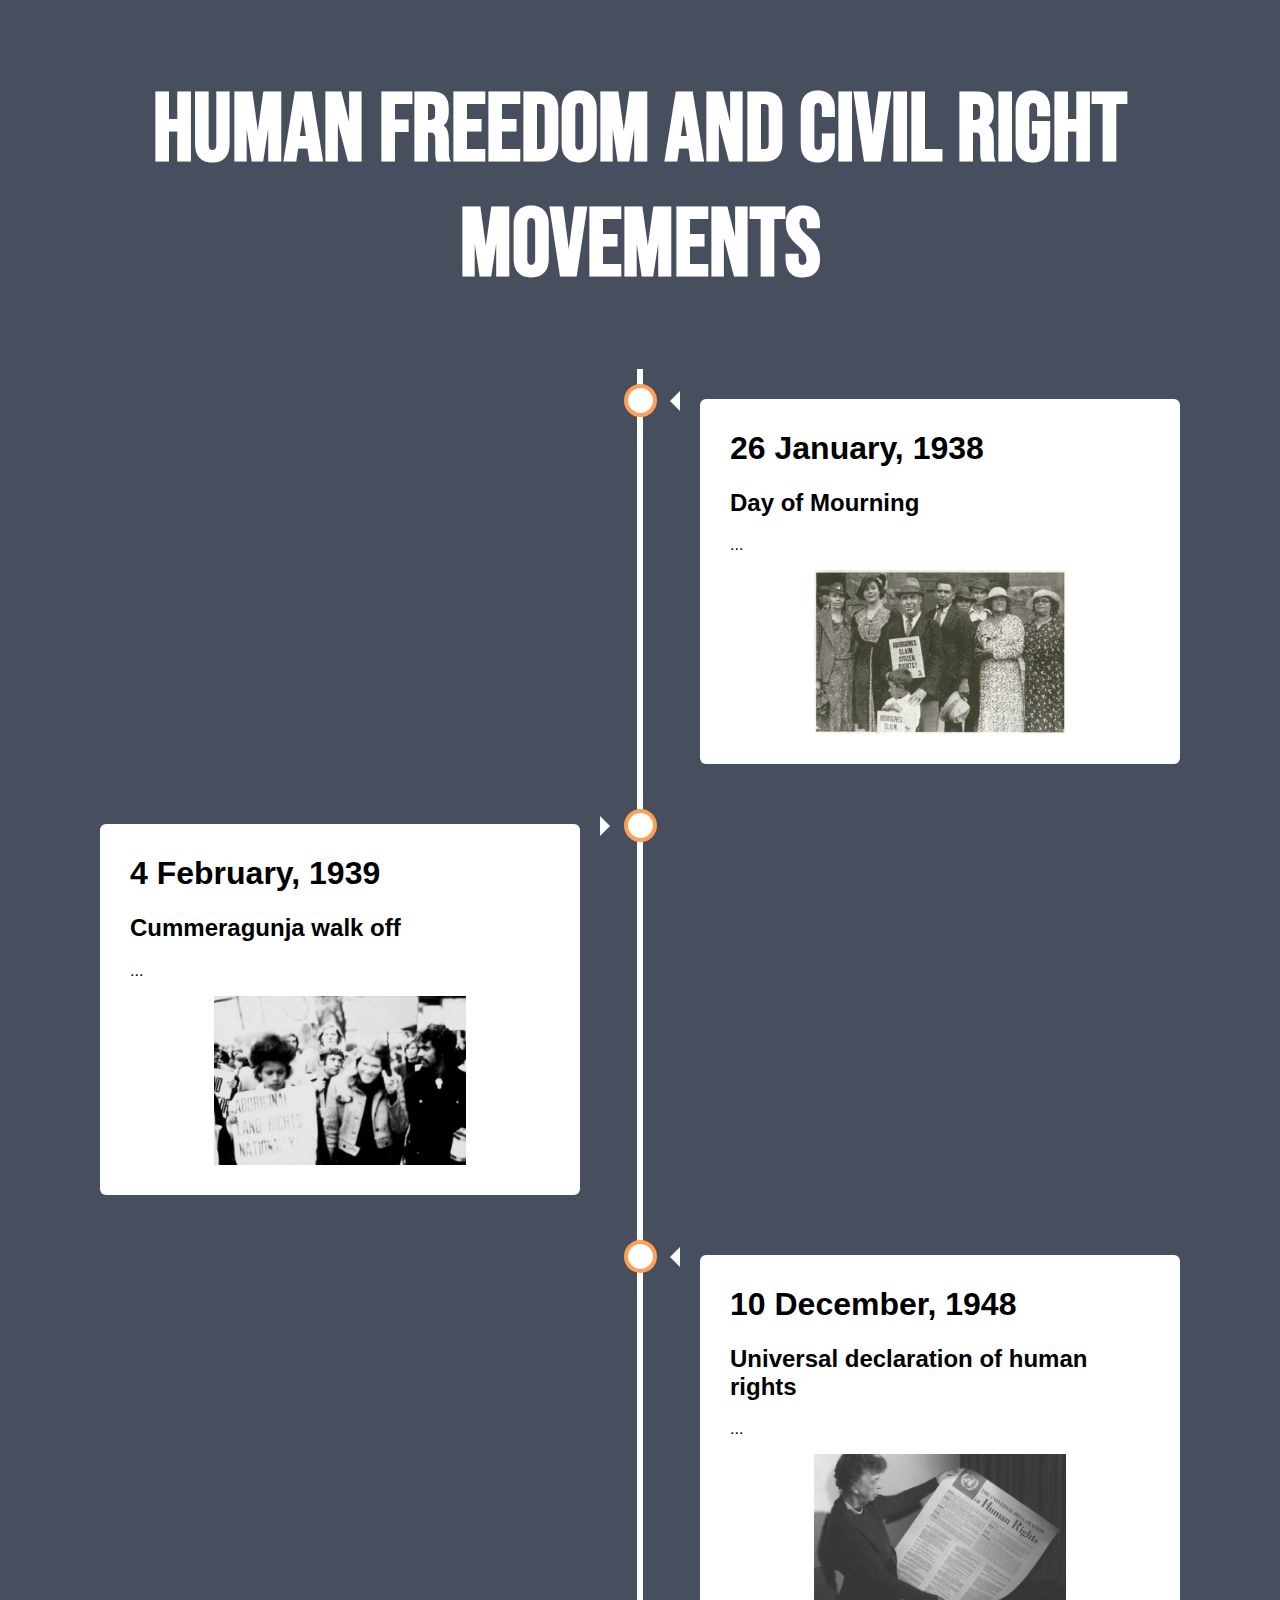
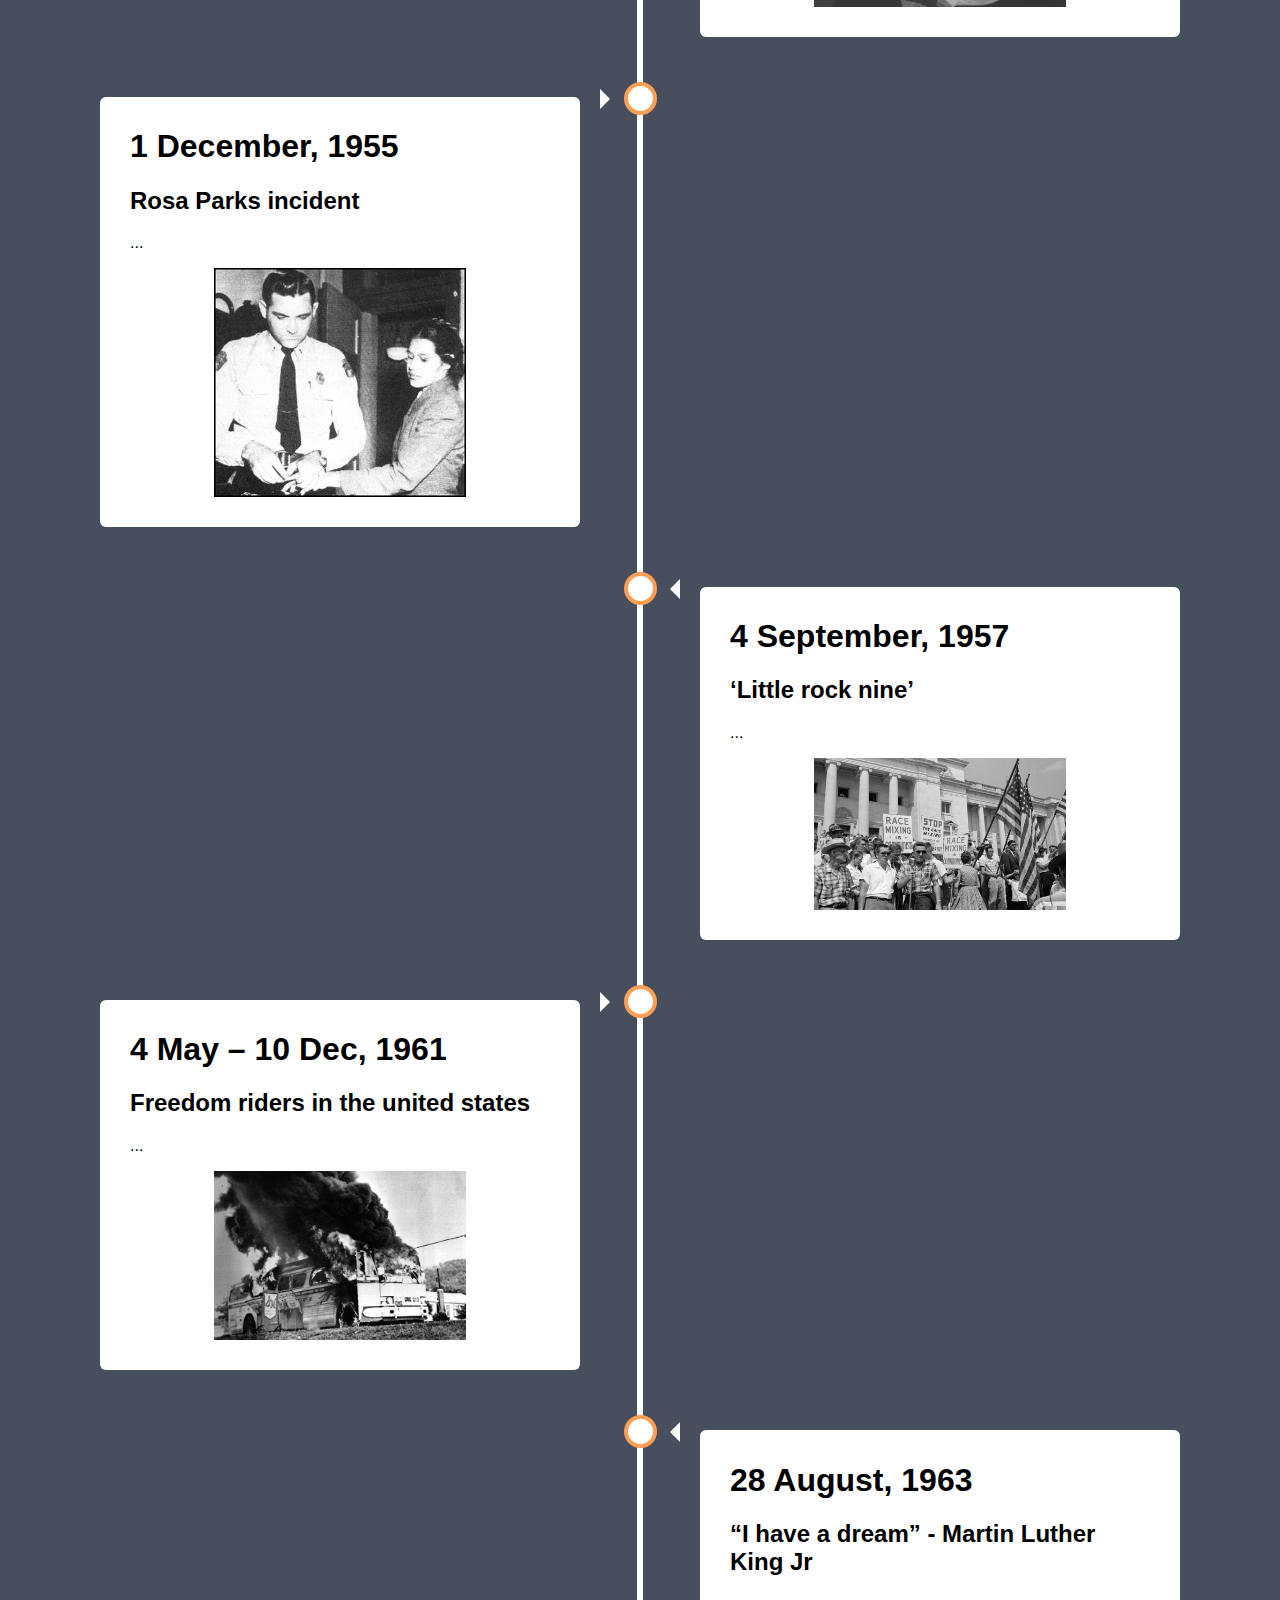
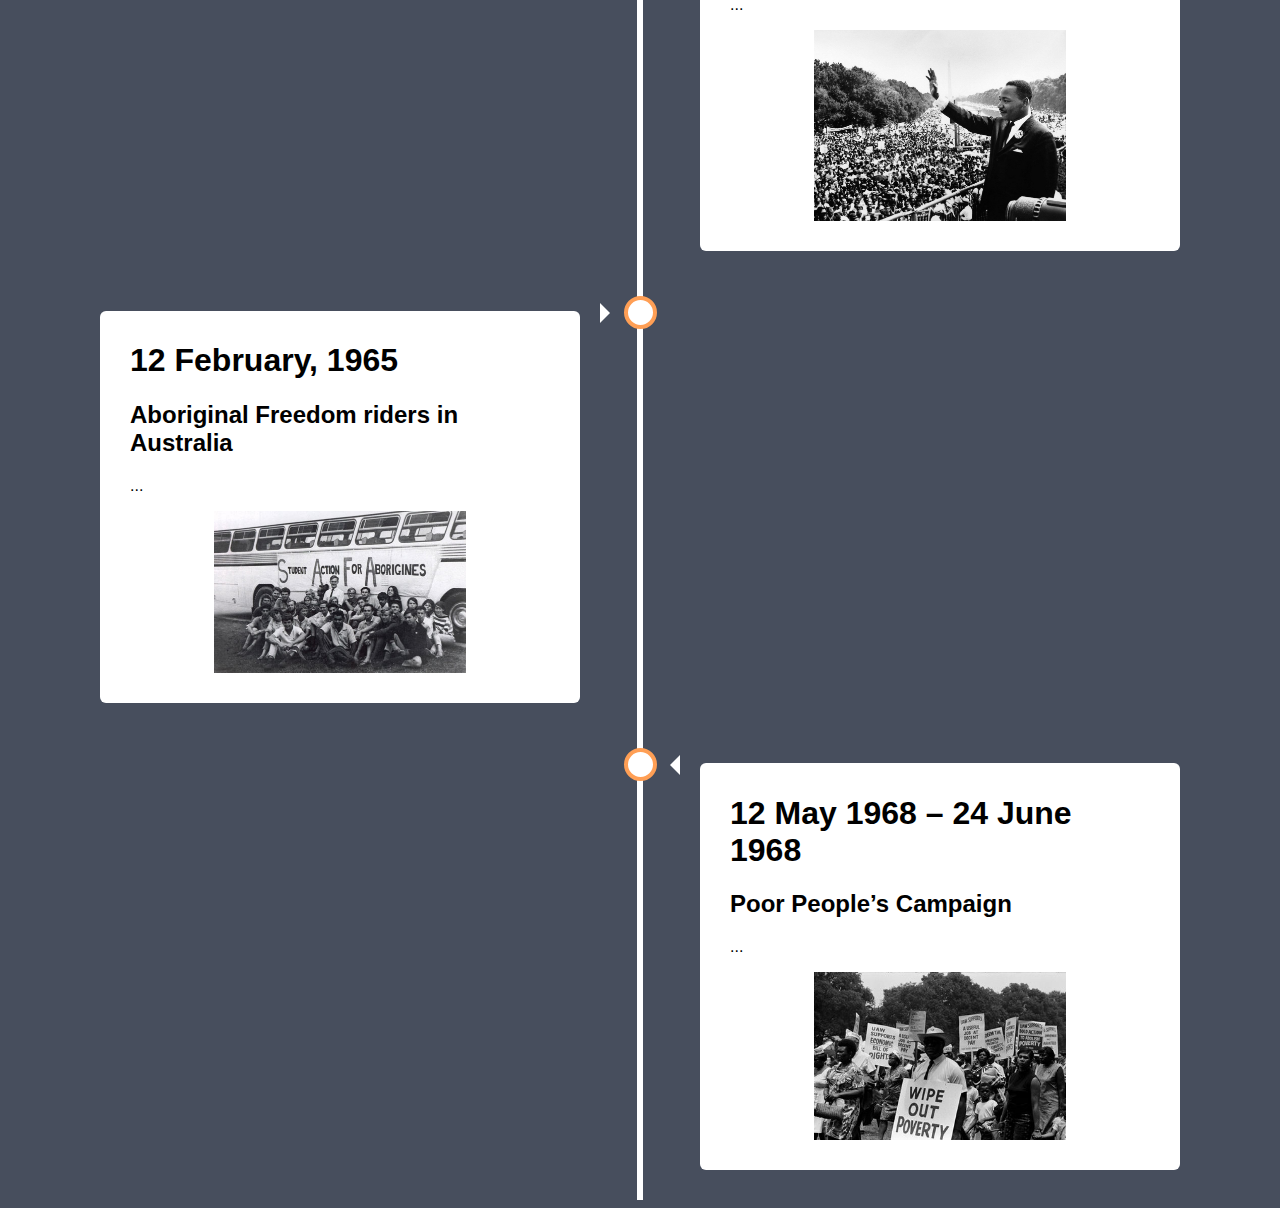
==== index.html @ e1f52419 "bug fix" ====
<head>

<link rel="stylesheet" href="main.css">
<div class="centre">
  <div class="top_title">
    <h1>Human Freedom and Civil Right Movements</h1>
  </div>
</div>
</head>
<body>
<div id="hovertest">
  <div class="timeline">
    <div class="container right">
      <div class="content">
        <h1>26 January, 1938</h1>
        <h2>Day of Mourning</h2>
        <p>...</p>
        <a href="index1.html"><img class="image_resize" src="IMG/Day_Mourning.jpg" alt="An image of the freedom riders' bus"></a>
      </div>
    </div>
    <div class="container left">
      <div class="content">
        <h1>4 February, 1939</h1>
        <h2>Cummeragunja walk off</h2>
        <p>...</p>
        <a href="index2.html"><img class="image_resize" src="IMG/Cummeragunja.jpg" alt="An image of the Martin Luther King"></a>
      </div>
    </div>
    <div class="container right">
      <div class="content">
        <h1>10 December, 1948</h1>
        <h2>Universal declaration of human rights</h2>
        <p>...</p>
        <a href="index3.html"><img class="image_resize" src="IMG/Universal_declaration_human_rights.jpg" alt="An image of the Martin Luther King"></a>
      </div>
    </div>
    <div class="container left">
      <div class="content">
        <h1>1 December, 1955</h1>
        <h2>Rosa Parks incident</h2>
        <p>...</p>
        <a href="index4.html"><img class="image_resize" src="IMG/Rosa_parks.jpg" alt="An image of the Martin Luther King"></a>
      </div>
    </div>
    <div class="container right">
      <div class="content">
        <h1>4 September, 1957</h1>
        <h2>‘Little rock nine’</h2>
        <p>...</p>
        <a href="index5.html"><img class="image_resize" src="IMG/Little_rock_nine.jpg" alt="An image of the Martin Luther King"></a>
      </div>
    </div>
    <div class="container left">
      <div class="content">
        <h1>4 May – 10 Dec, 1961</h1>
        <h2>Freedom riders in the united states</h2>
        <p>...</p>
        <a href="index6.html"><img class="image_resize" src="IMG/US_Frides.jpg" alt="An image of the Martin Luther King"></a>
      </div>
    </div>
    <div class="container right">
      <div class="content">
        <h1>28 August, 1963</h1>
        <h2>“I have a dream” - Martin Luther King Jr </h2>
        <p>...</p>
        <a href="index7.html"><img class="image_resize" src="IMG/Martin_Luther_King.jpg" alt="An image of the Martin Luther King"></a>
      </div>
    </div>
    <div class="container left">
      <div class="content">
        <h1>12 February, 1965</h1>
        <h2>Aboriginal Freedom riders in Australia</h2>
        <p>...</p>
        <a href="index8.html"><img class="image_resize" src="IMG/Freedom_riders.jpg" alt="An image of the Martin Luther King"></a>
      </div>
    </div>
    <div class="container right">
      <div class="content">
        <h1>12 May 1968 – 24 June 1968</h1>
        <h2>Poor People’s Campaign</h2>
        <p>...</p>
        <a href="index9.html"><img class="image_resize" src="IMG/poor_peoples_campaign.jpg" alt="An image of the Martin Luther King"></a>
      </div>
    </div>
  </div>
</div>
</body>
<script src="script.js"></script>
---- main.css ----
@import url('https://fonts.googleapis.com/css2?family=Bebas+Neue&display=swap');

* {
  box-sizing: border-box;
}

/* Set a background color */
body {
  background-color: #474e5d;
  font-family: Helvetica, sans-serif;
}


.image_resize {
  max-width: 60%;
  height: auto;
  display: block;
  margin: auto;
}

.centre {
  text-align: center;
}

.top_title {
  text-align: center;
  color: white;
  font-family: 'Bebas Neue', cursive;
  font-size: 300%;
  padding-top: 2px;
  display: block;

}

/* The actual timeline (the vertical ruler) */
.timeline {
  position: relative;
  max-width: 1200px;
  margin: 0 auto;
}

/* The actual timeline (the vertical ruler) */
.timeline::after {
  content: '';
  position: absolute;
  width: 6px;
  background-color: white;
  top: 0;
  bottom: 0;
  left: 50%;
  margin-left: -3px;
}

/* Container around content */
.container {
  padding: 30px 60px;
  position: relative;
  background-color: inherit;
  width: 50%;
  transition: 0.3s;
}

/* The circles on the timeline */
.container::after {
  content: '';
  position: absolute;
  width: 25px;
  height: 25px;
  right: -17px;
  background-color: white;
  border: 4px solid #FF9F55;
  top: 15px;
  border-radius: 50%;
  z-index: 1;
}


/* Place the container to the left */
.left {
  left: 0;
}

/* Place the container to the right */
.right {
  left: 50%;
}

/* Add arrows to the left container (pointing right) */
.left::before {
  content: " ";
  height: 0;
  position: absolute;
  top: 22px;
  width: 0;
  z-index: 1;
  right: 30px;
  border: medium solid white;
  border-width: 10px 0 10px 10px;
  border-color: transparent transparent transparent white;
}

/* Add arrows to the right container (pointing left) */
.right::before {
  content: " ";
  height: 0;
  position: absolute;
  top: 22px;
  width: 0;
  z-index: 1;
  left: 30px;
  border: medium solid white;
  border-width: 10px 10px 10px 0;
  border-color: transparent white transparent transparent;
}

/* Fix the circle for containers on the right side */
.right::after {
  left: -16px;
}

/* The actual content */
.content {
  padding: 10px 30px 30px 30px;
  background-color: white;
  position: relative;
  border-radius: 6px;
}

/* Media queries - Responsive timeline on screens less than 600px wide */
@media screen and (max-width: 600px) {
/* Place the timelime to the left */
  .timeline::after {
    left: 31px;
  }

/* Full-width containers */
  .container {
    width: 100%;
    padding-left: 70px;
    padding-right: 25px;
  }

/* Make sure that all arrows are pointing leftwards */
  .container::before {
    left: 60px;
    border: medium solid white;
    border-width: 10px 10px 10px 0;
    border-color: transparent white transparent transparent;
  }

/* Make sure all circles are at the same spot */
  .left::after, .right::after {
    left: 15px;
  }

/* Make all right containers behave like the left ones */
  .right {
    left: 0%;
  }
}

img.hover_change {
  transform: scale(1.25);
}
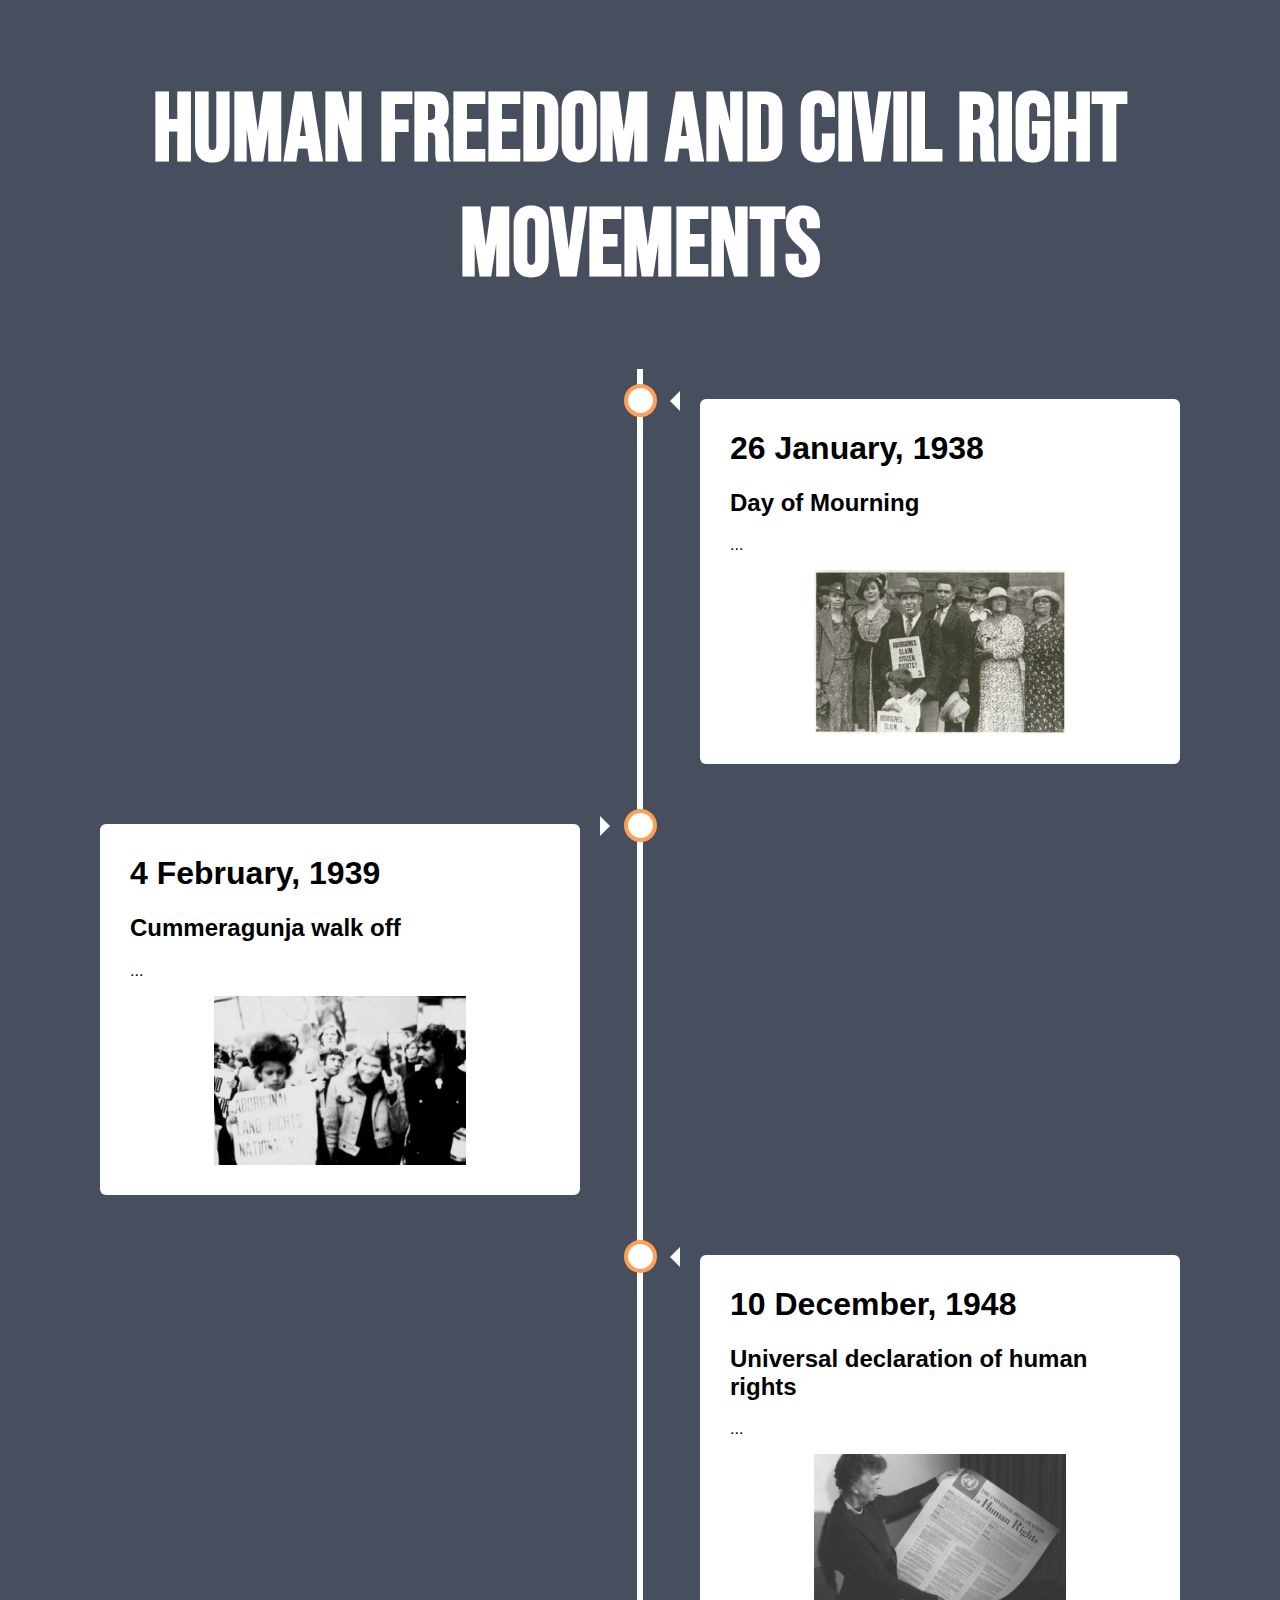
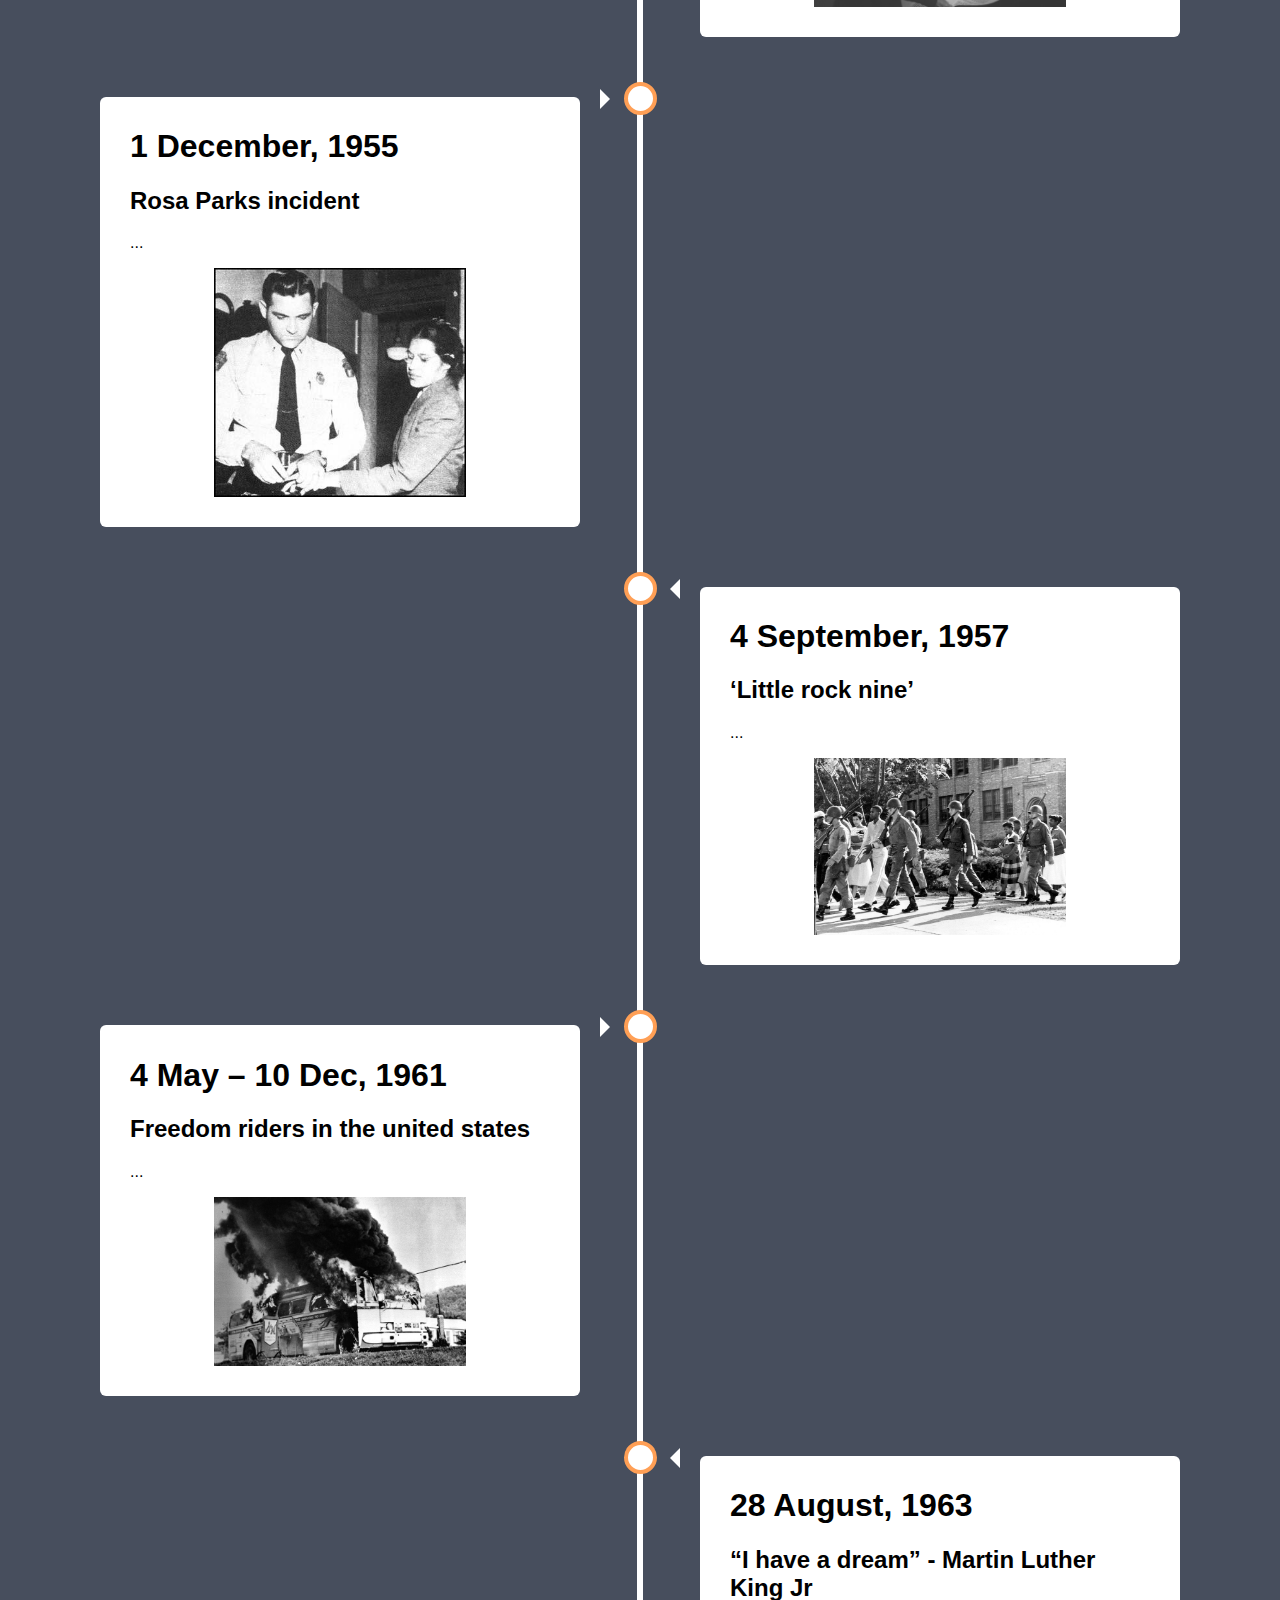
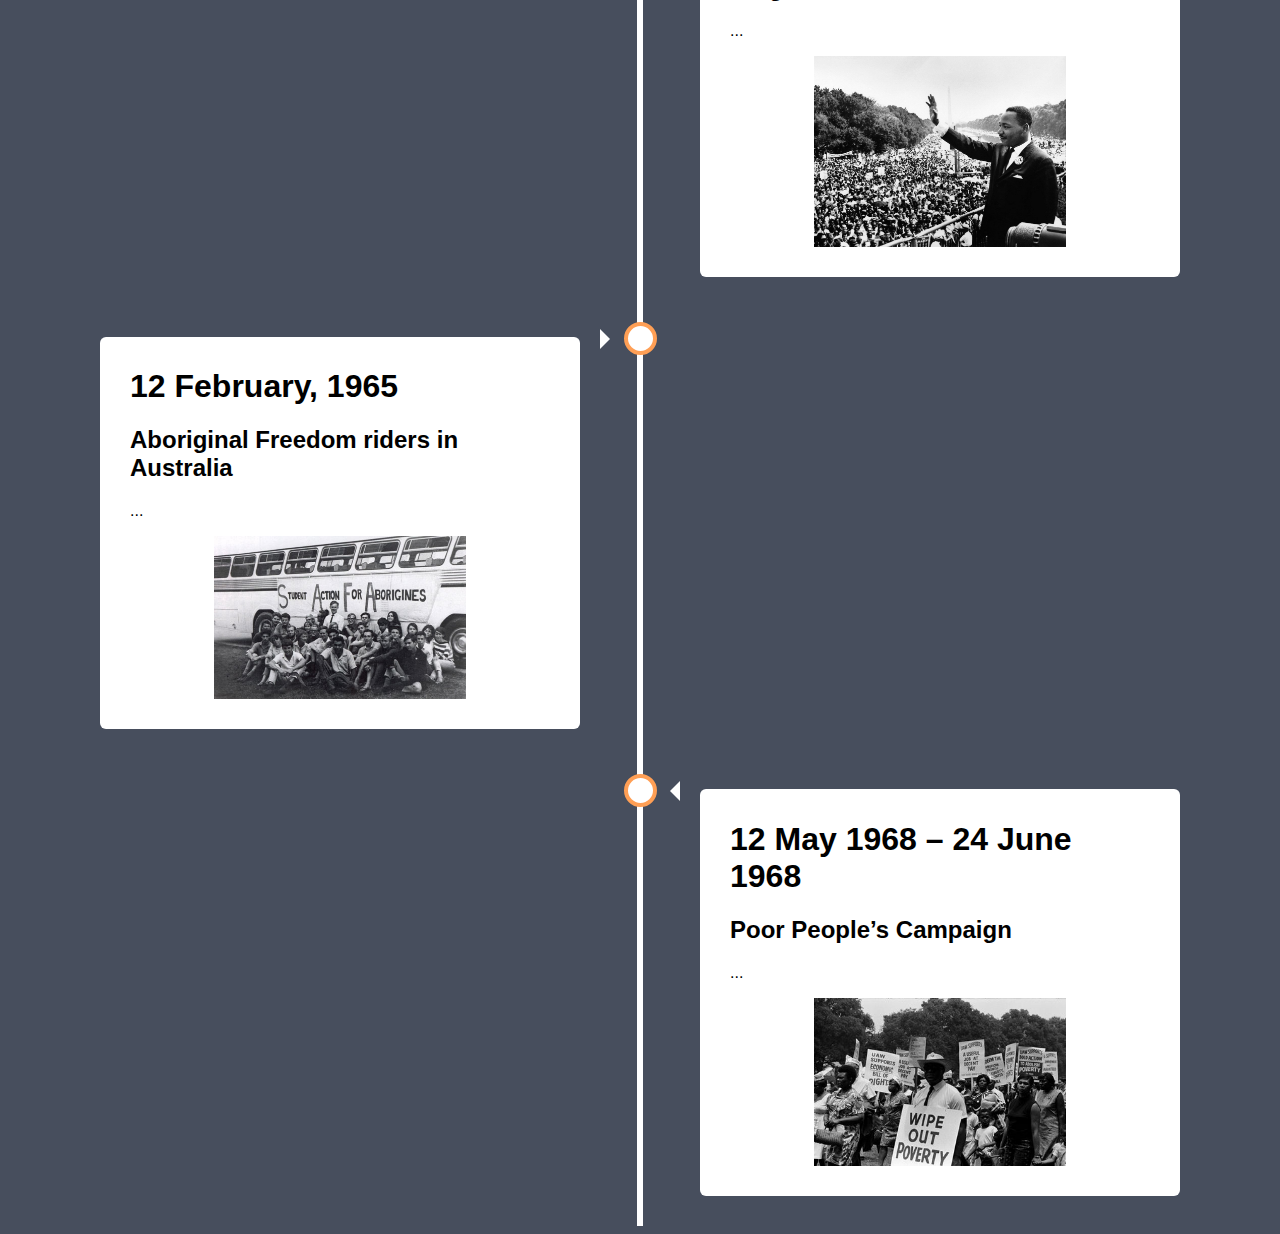
==== commit 49008bfc: "new image" ====
--- a/index.html
+++ b/index.html
@@ -47,7 +47,7 @@
         <h1>4 September, 1957</h1>
         <h2>‘Little rock nine’</h2>
         <p>...</p>
-        <a href="index5.html"><img class="image_resize" src="IMG/Little_rock_nine.jpg" alt="An image of the Martin Luther King"></a>
+        <a href="index5.html"><img class="image_resize" src="IMG/little_rock2.jpg" alt="An image of the Martin Luther King"></a>
       </div>
     </div>
     <div class="container left">
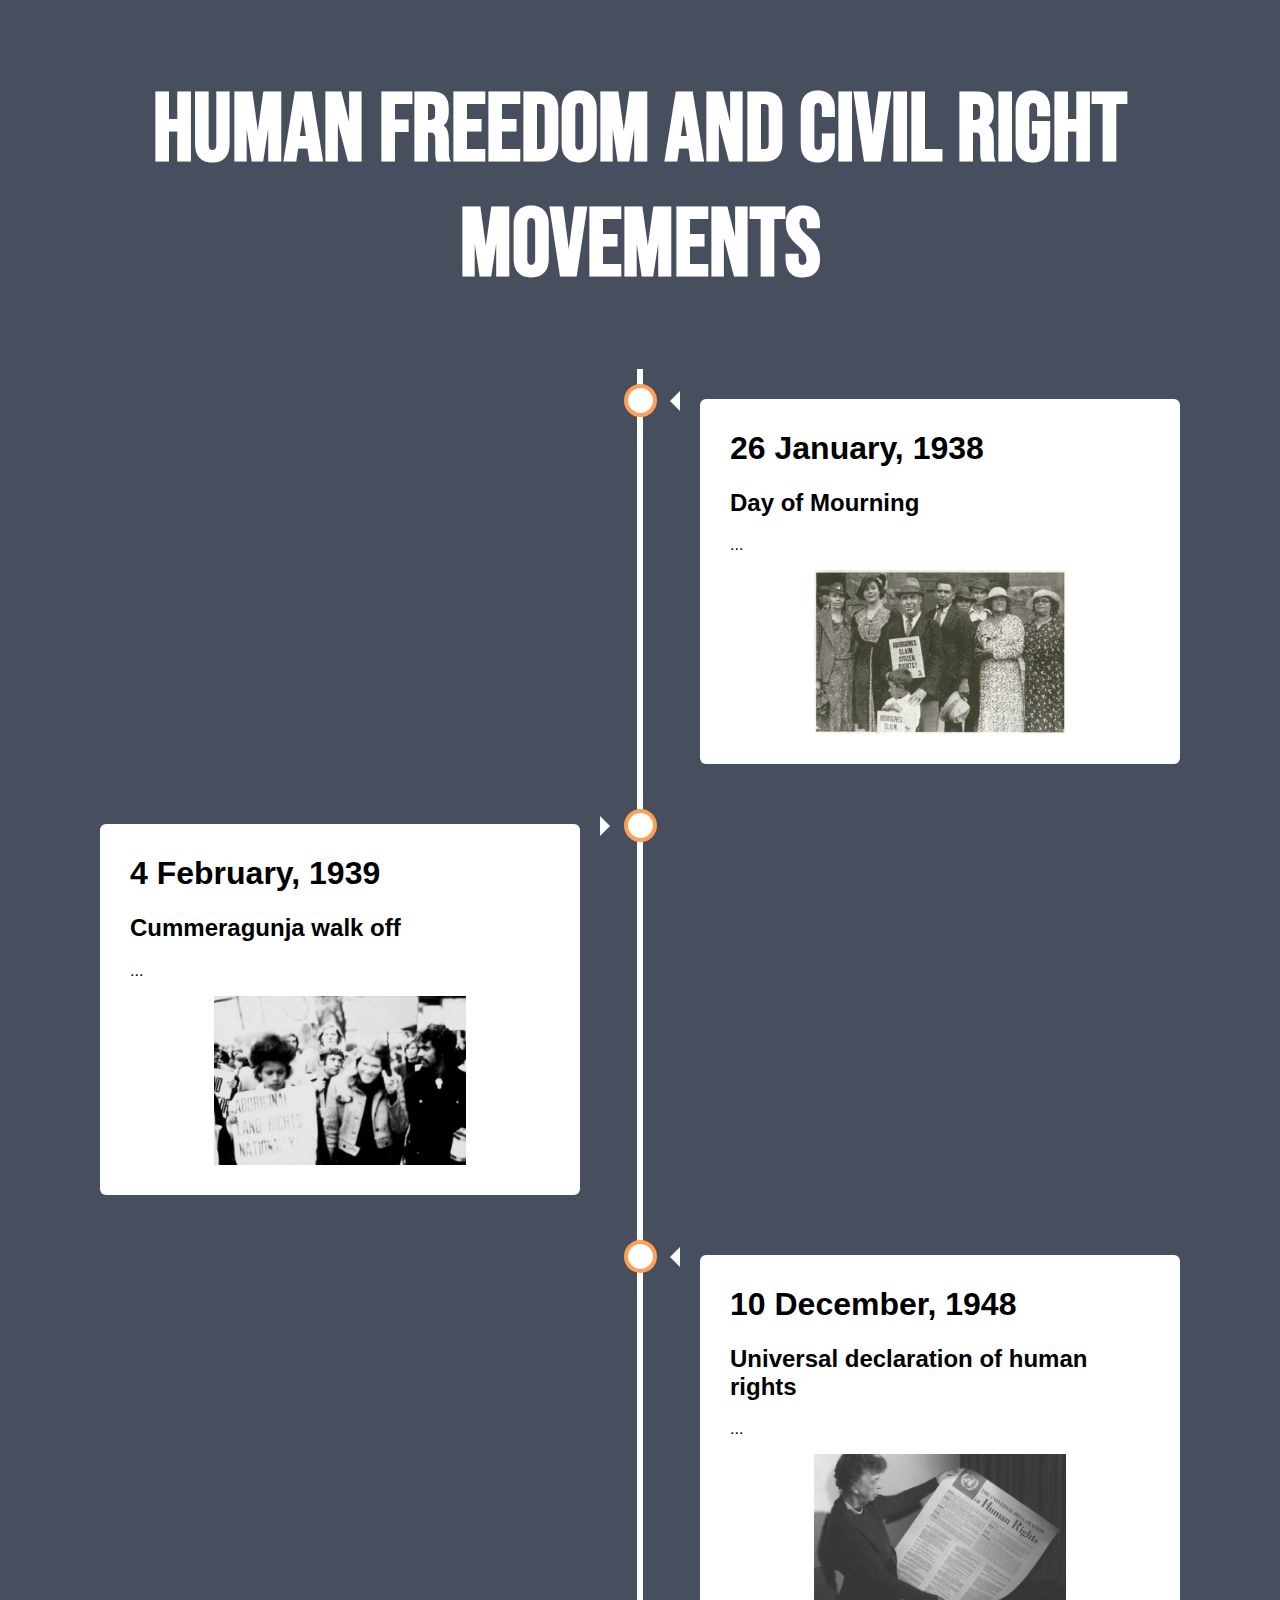
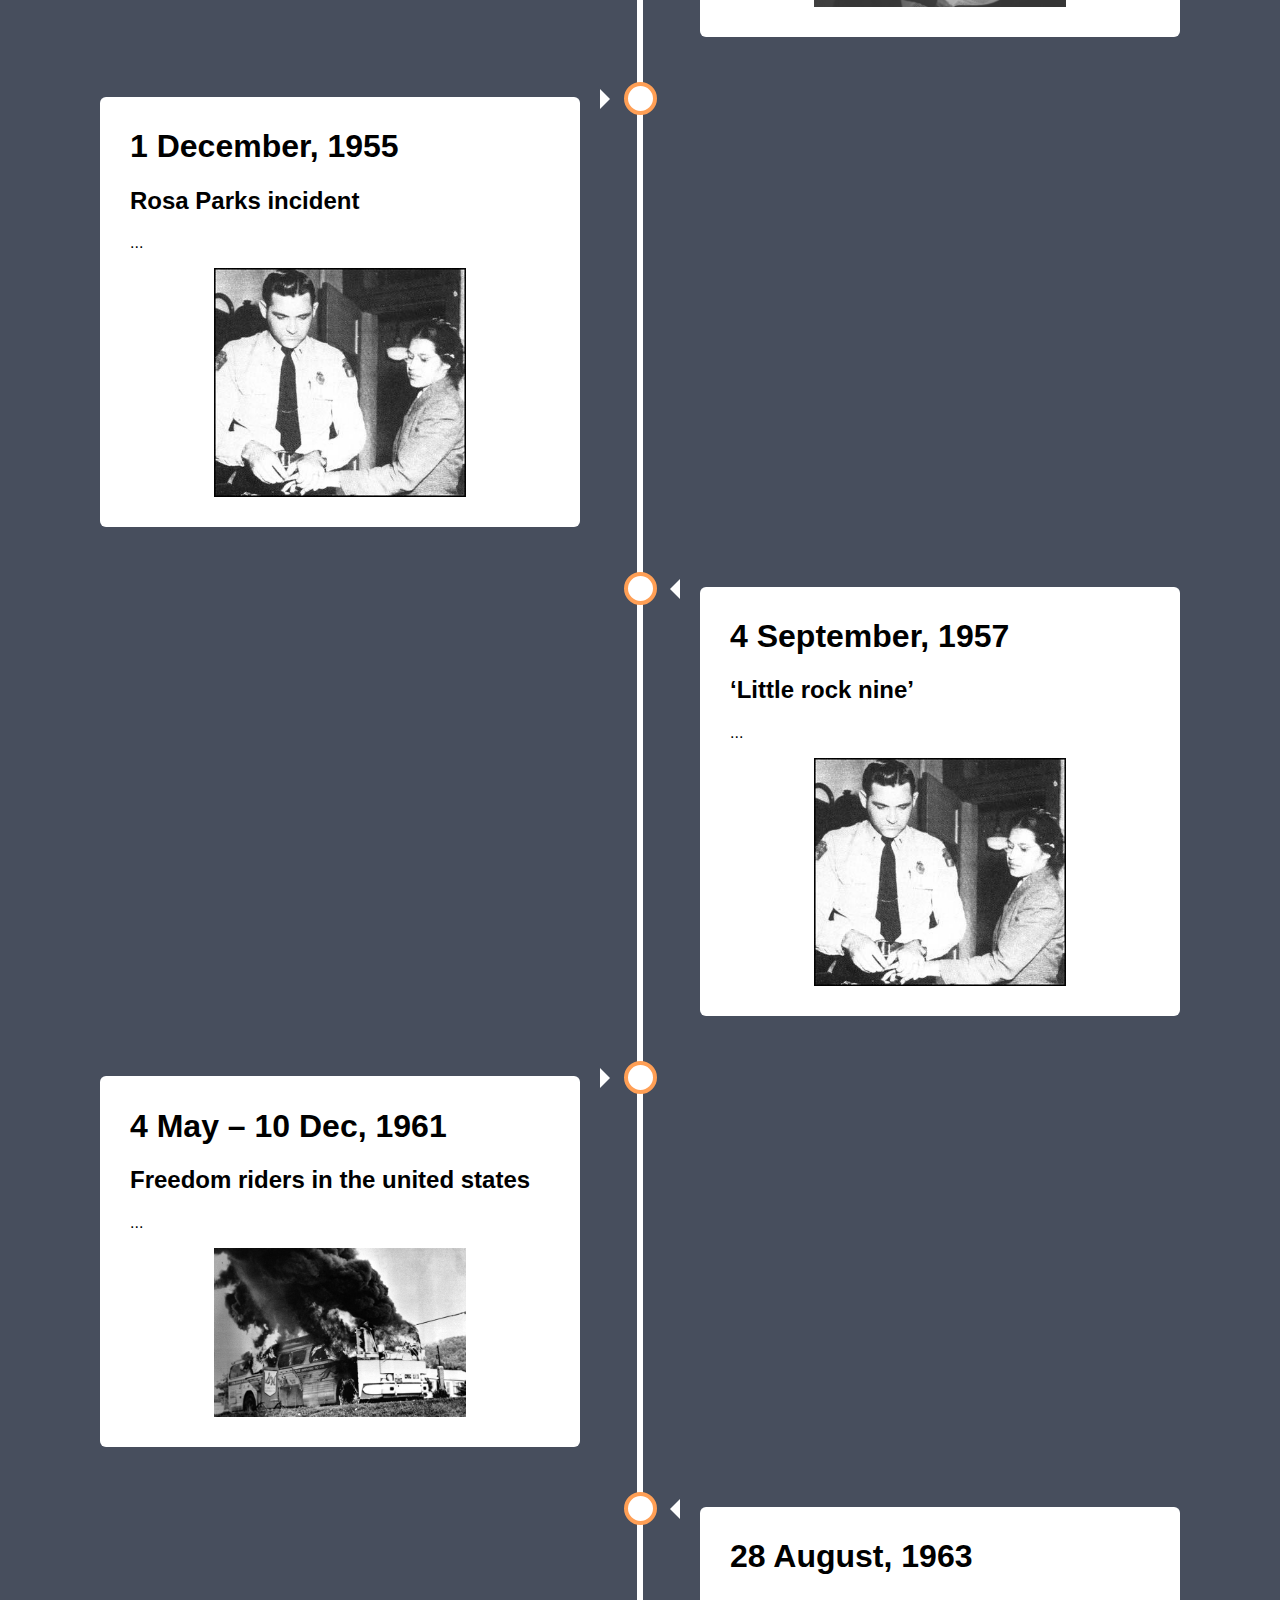
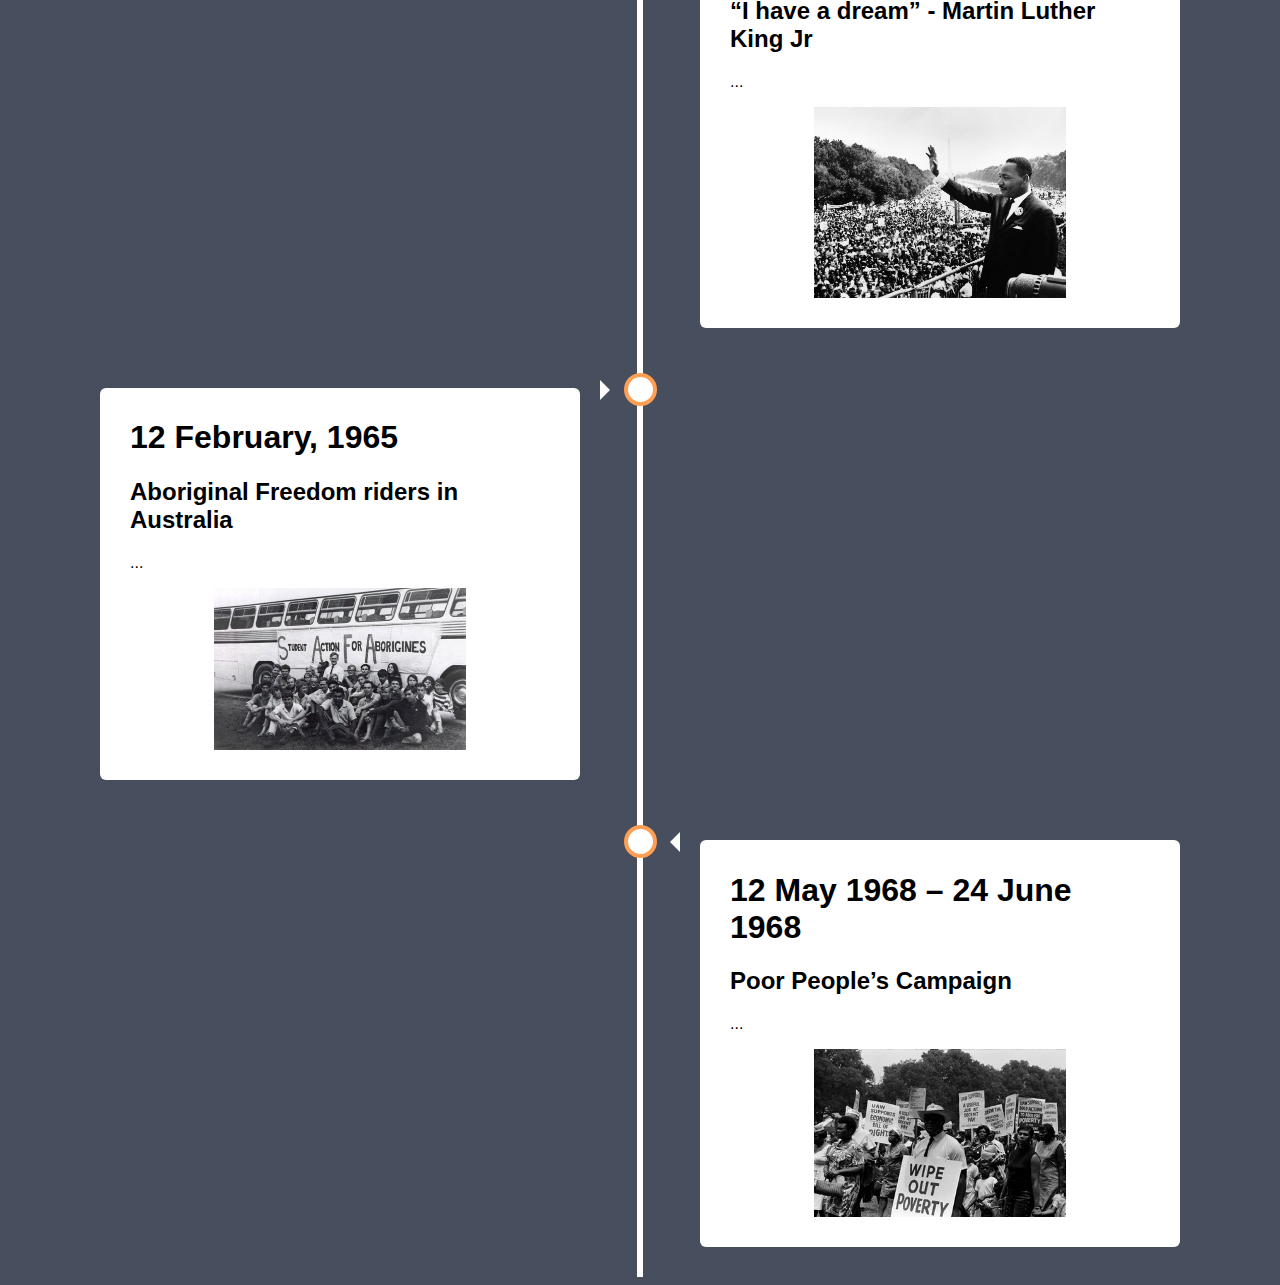
==== commit 3fad35e0: "as" ====
--- a/index.html
+++ b/index.html
@@ -47,7 +47,7 @@
         <h1>4 September, 1957</h1>
         <h2>‘Little rock nine’</h2>
         <p>...</p>
-        <a href="index5.html"><img class="image_resize" src="IMG/little_rock2.jpg" alt="An image of the Martin Luther King"></a>
+        <a href="index5.html"><img class="image_resize" src="IMG/Rosa_parks.jpg" alt="An image of the Martin Luther King"></a>
       </div>
     </div>
     <div class="container left">
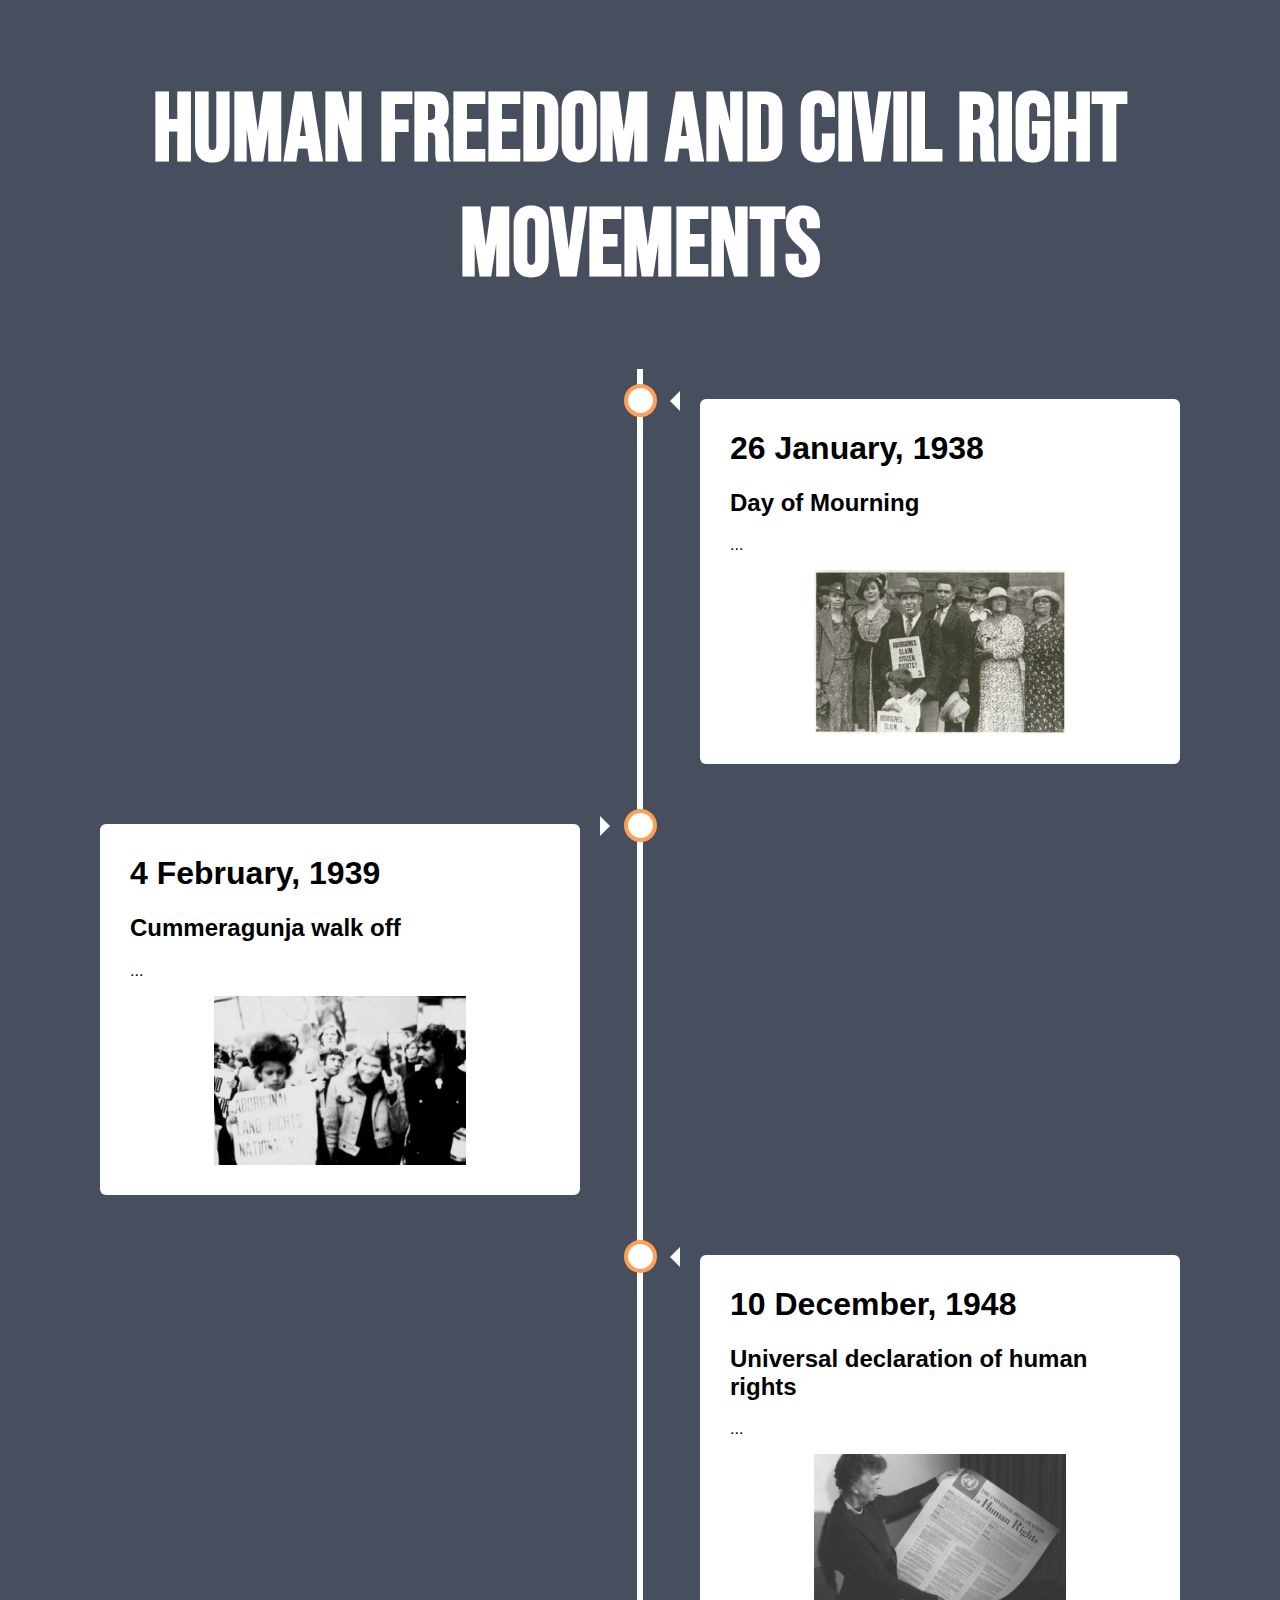
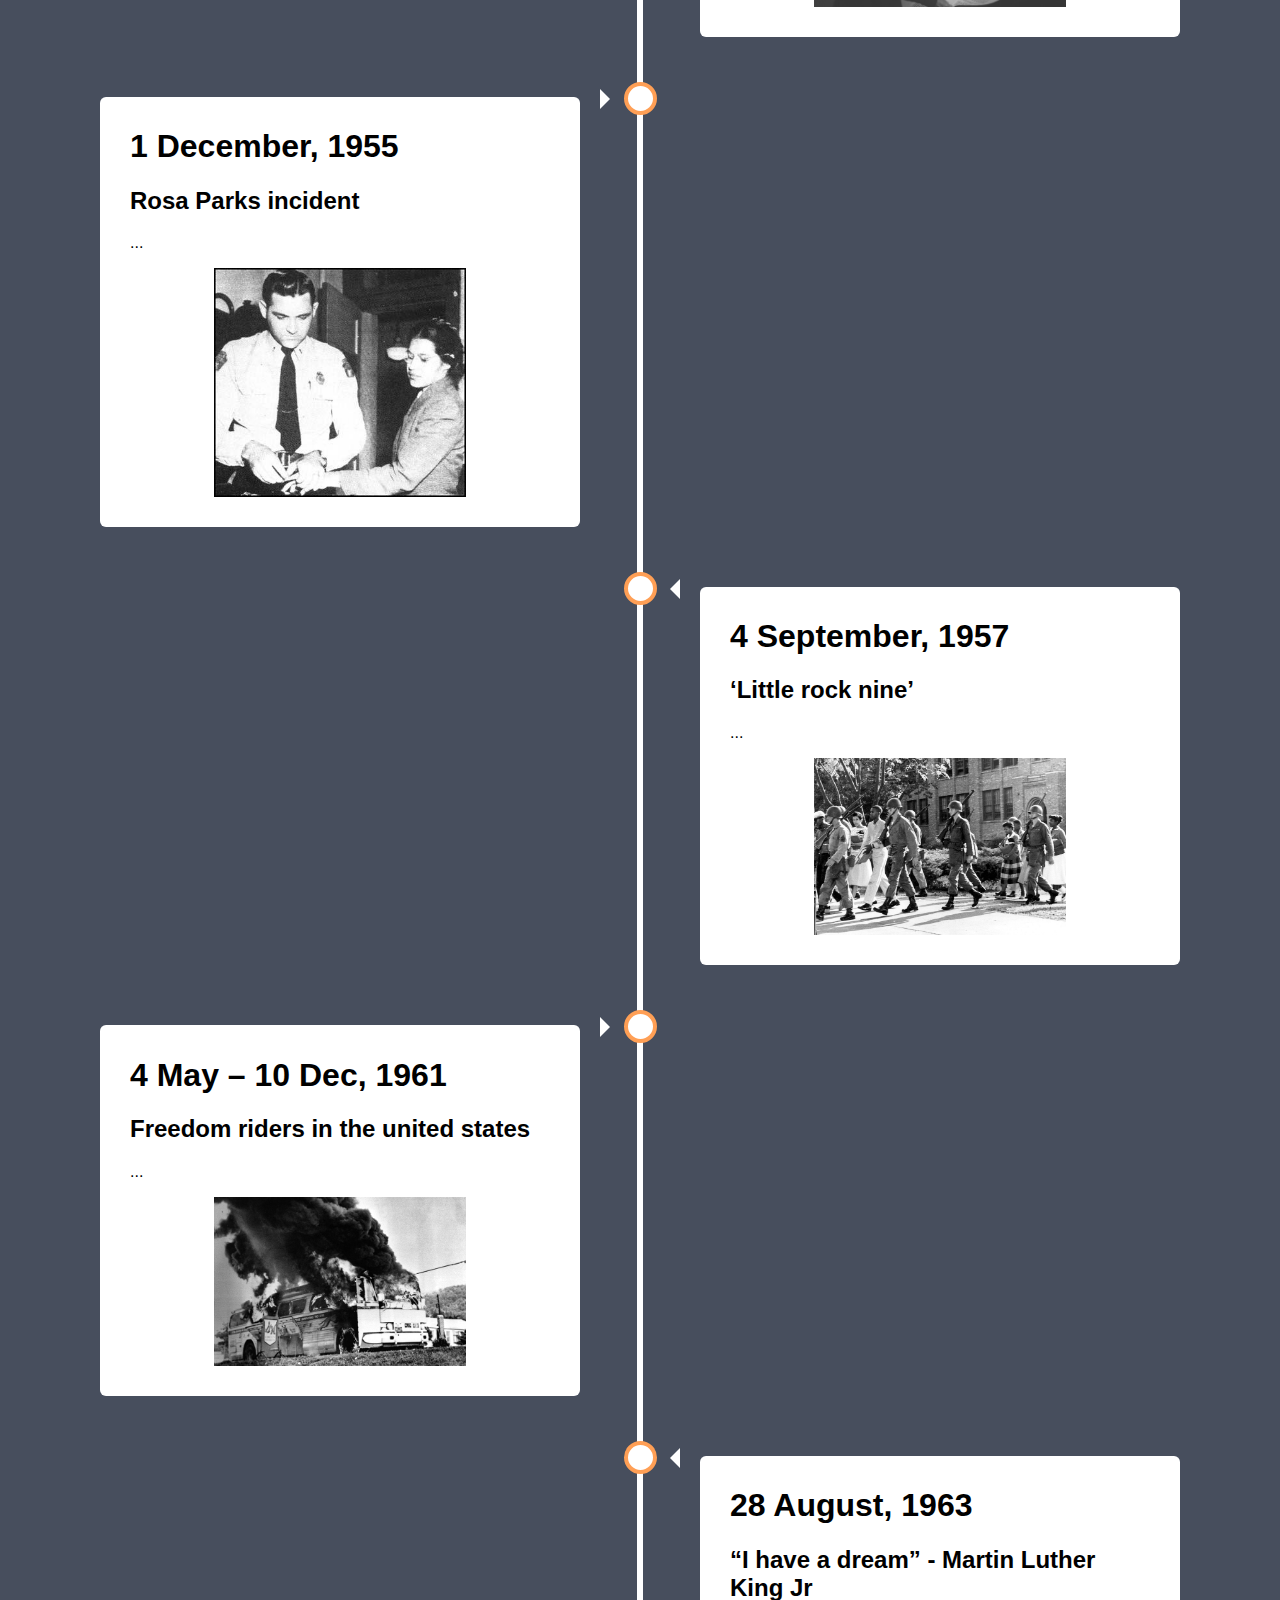
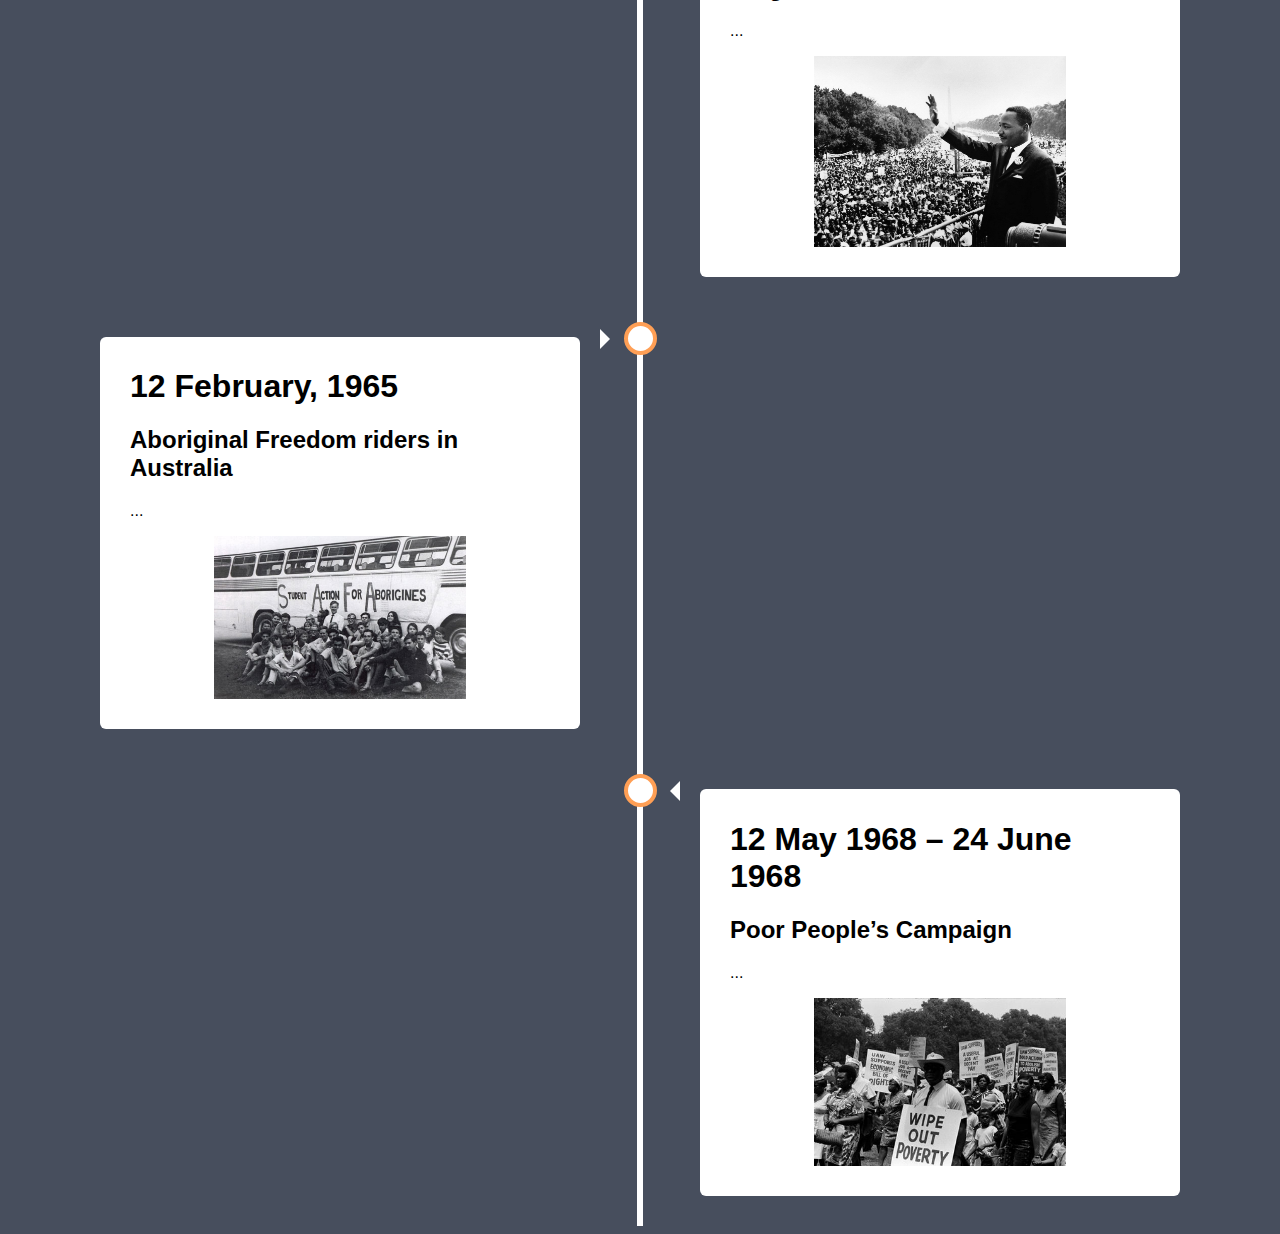
==== commit de488f0c: "img test" ====
--- a/index.html
+++ b/index.html
@@ -47,7 +47,7 @@
         <h1>4 September, 1957</h1>
         <h2>‘Little rock nine’</h2>
         <p>...</p>
-        <a href="index5.html"><img class="image_resize" src="IMG/Rosa_parks.jpg" alt="An image of the Martin Luther King"></a>
+        <a href="index5.html"><img class="image_resize" src="IMG/little_rock2.jpg" alt="An image of the Martin Luther King"></a>
       </div>
     </div>
     <div class="container left">
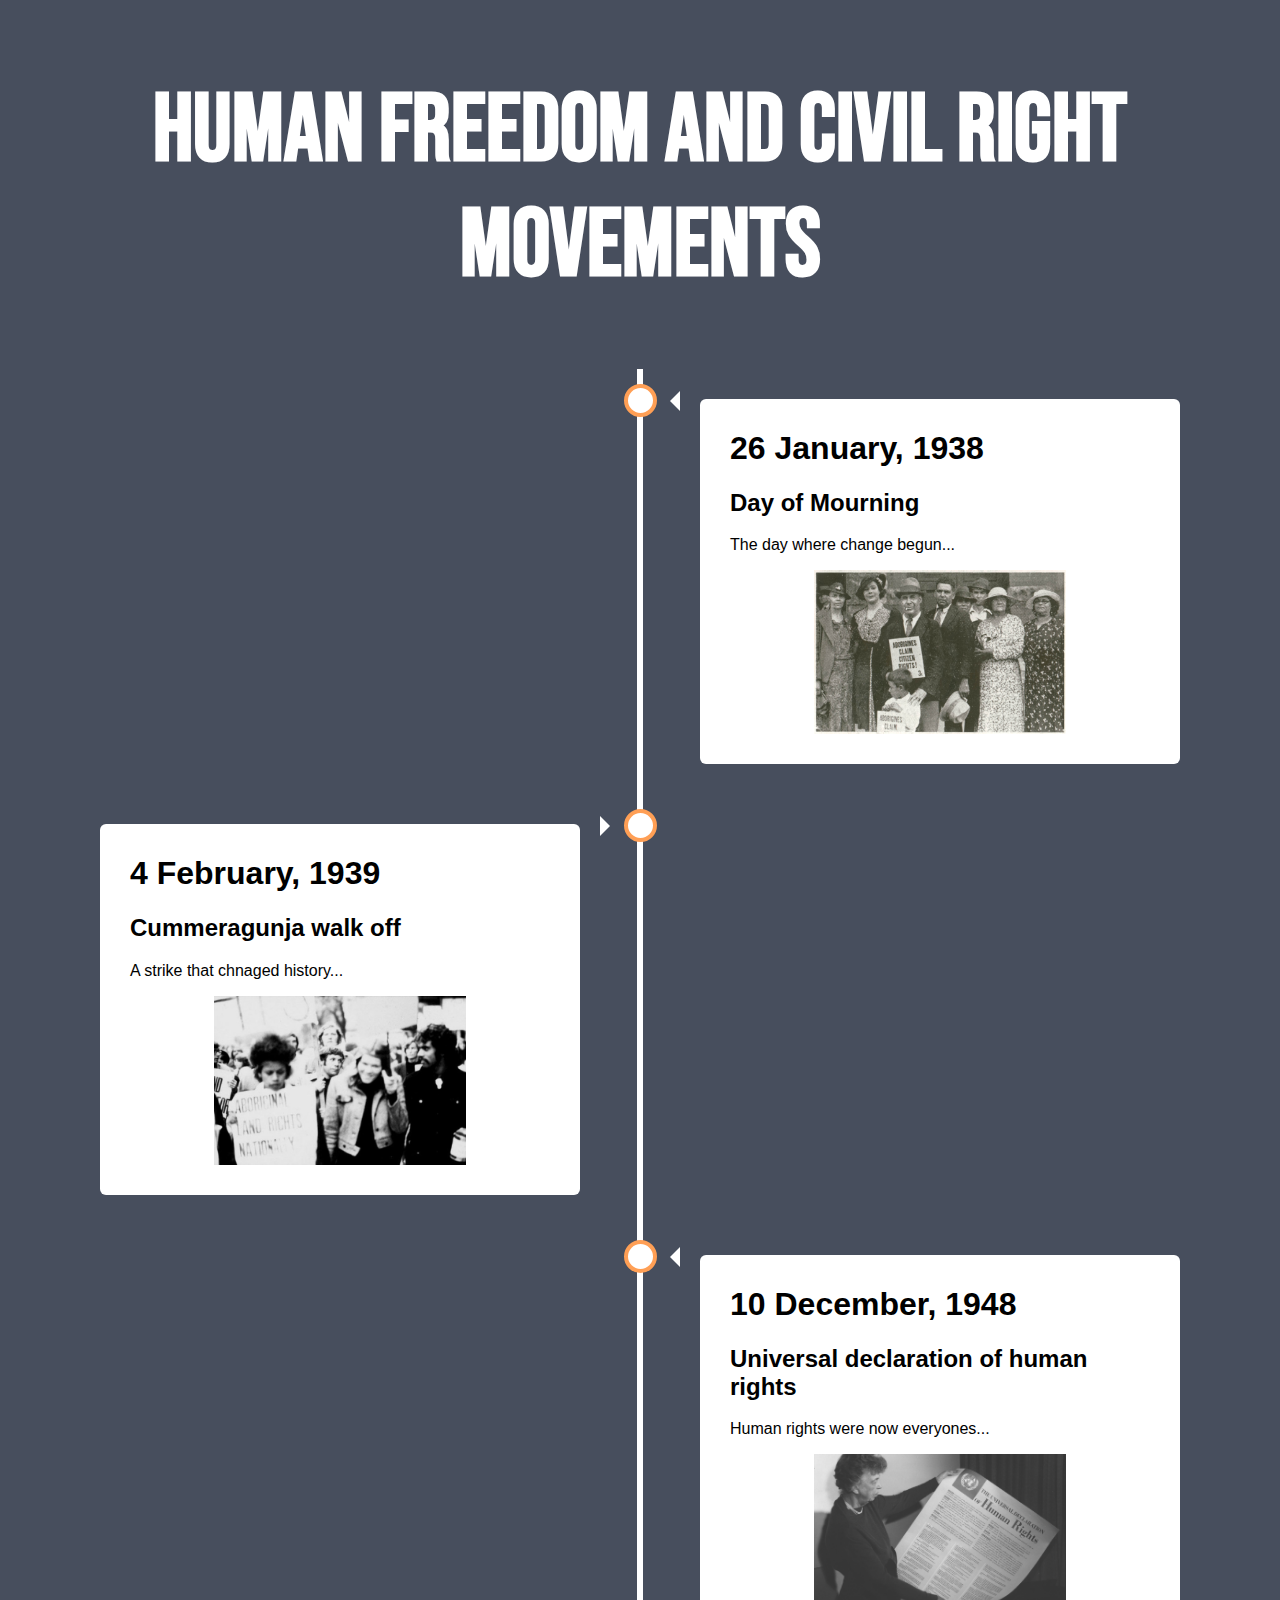
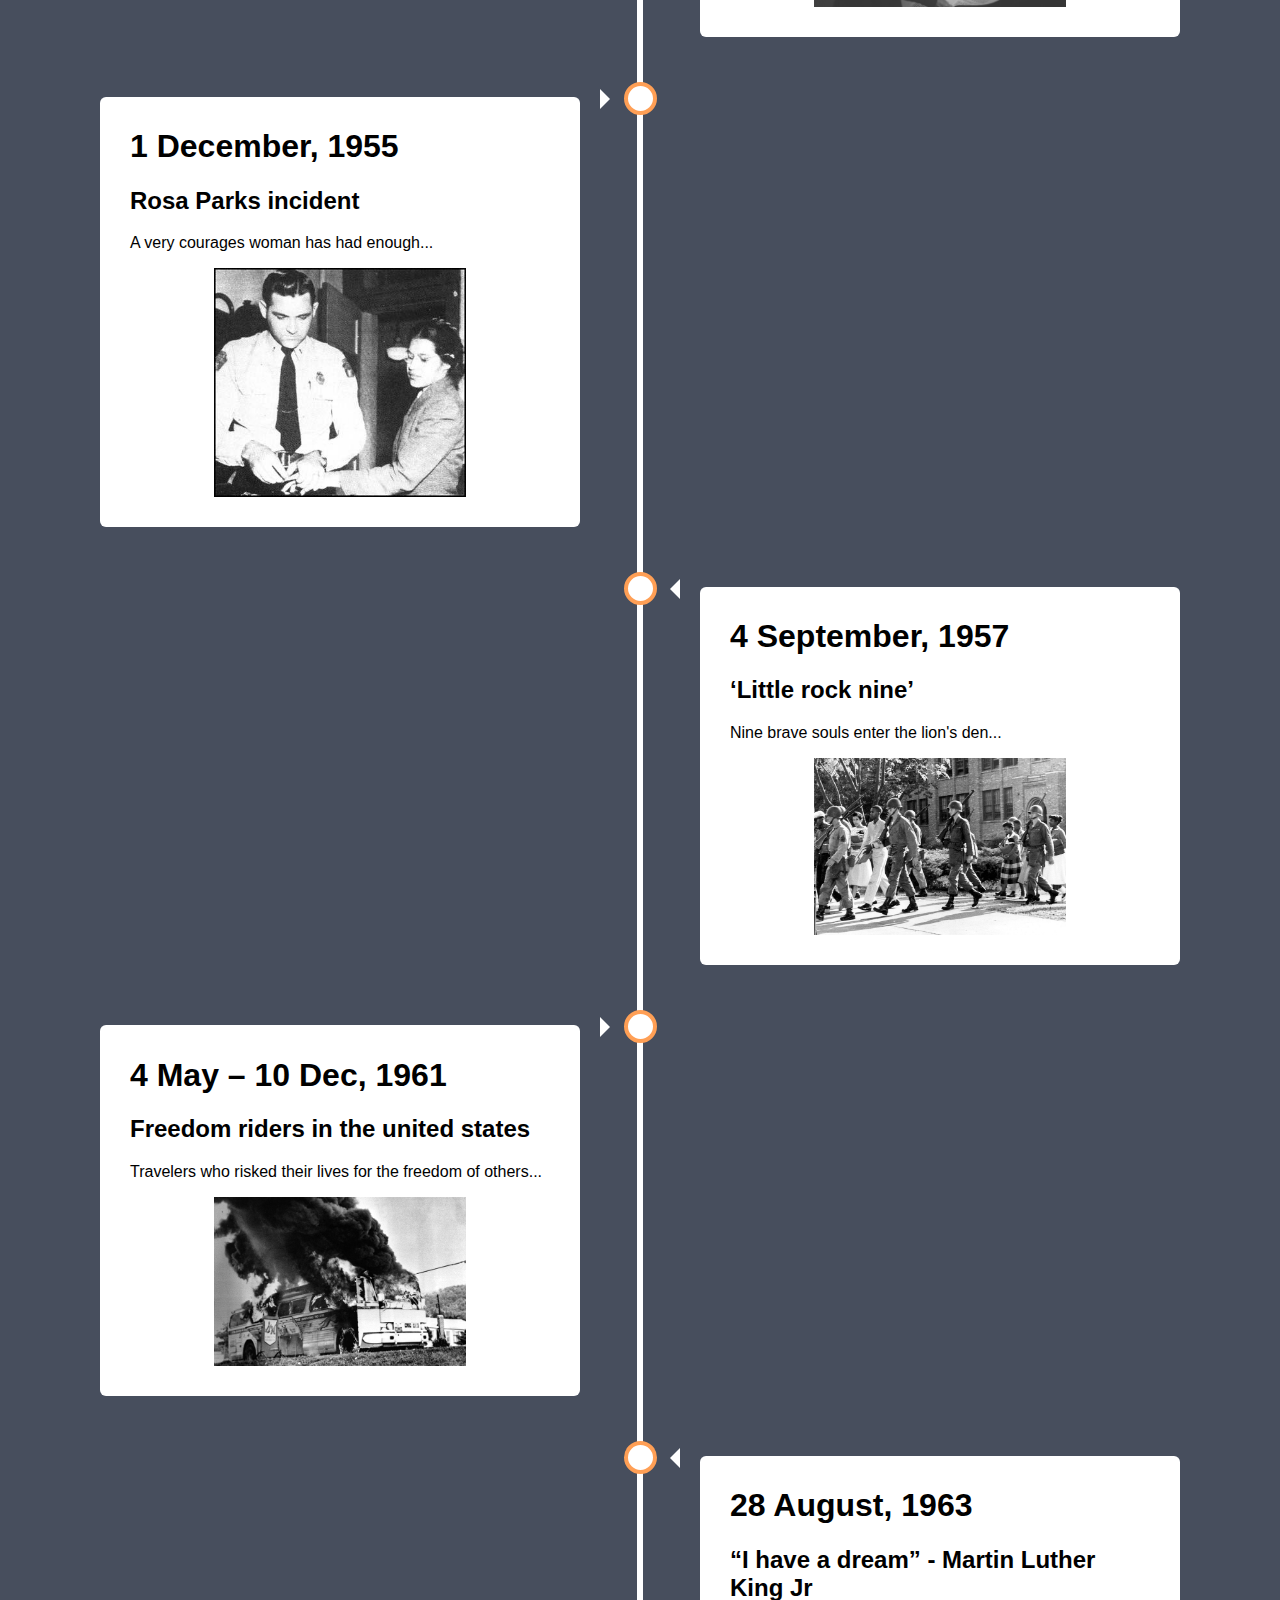
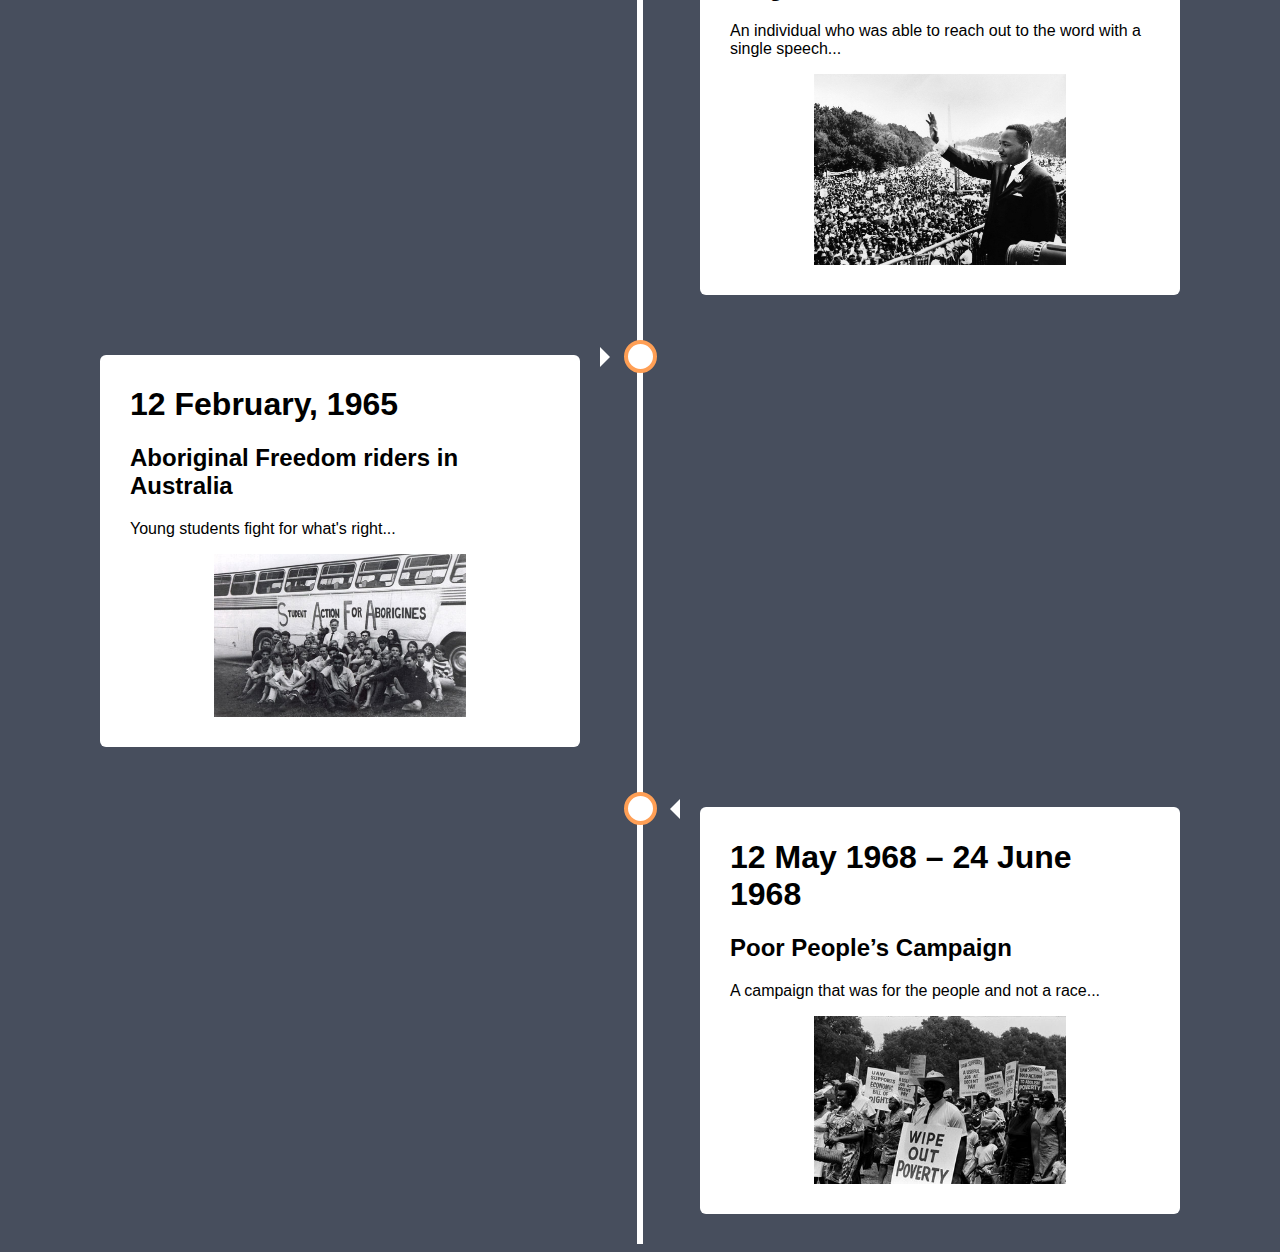
==== commit 47714291: "text correction" ====
--- a/index.html
+++ b/index.html
@@ -14,7 +14,7 @@
       <div class="content">
         <h1>26 January, 1938</h1>
         <h2>Day of Mourning</h2>
-        <p>...</p>
+        <p>The day where change begun...</p>
         <a href="index1.html"><img class="image_resize" src="IMG/Day_Mourning.jpg" alt="An image of the freedom riders' bus"></a>
       </div>
     </div>
@@ -22,7 +22,7 @@
       <div class="content">
         <h1>4 February, 1939</h1>
         <h2>Cummeragunja walk off</h2>
-        <p>...</p>
+        <p>A strike that chnaged history...</p>
         <a href="index2.html"><img class="image_resize" src="IMG/Cummeragunja.jpg" alt="An image of the Martin Luther King"></a>
       </div>
     </div>
@@ -30,7 +30,7 @@
       <div class="content">
         <h1>10 December, 1948</h1>
         <h2>Universal declaration of human rights</h2>
-        <p>...</p>
+        <p>Human rights were now everyones...</p>
         <a href="index3.html"><img class="image_resize" src="IMG/Universal_declaration_human_rights.jpg" alt="An image of the Martin Luther King"></a>
       </div>
     </div>
@@ -38,7 +38,7 @@
       <div class="content">
         <h1>1 December, 1955</h1>
         <h2>Rosa Parks incident</h2>
-        <p>...</p>
+        <p>A very courages woman has had enough...</p>
         <a href="index4.html"><img class="image_resize" src="IMG/Rosa_parks.jpg" alt="An image of the Martin Luther King"></a>
       </div>
     </div>
@@ -46,7 +46,7 @@
       <div class="content">
         <h1>4 September, 1957</h1>
         <h2>‘Little rock nine’</h2>
-        <p>...</p>
+        <p>Nine brave souls enter the lion's den...</p>
         <a href="index5.html"><img class="image_resize" src="IMG/little_rock2.jpg" alt="An image of the Martin Luther King"></a>
       </div>
     </div>
@@ -54,7 +54,7 @@
       <div class="content">
         <h1>4 May – 10 Dec, 1961</h1>
         <h2>Freedom riders in the united states</h2>
-        <p>...</p>
+        <p>Travelers who risked their lives for the freedom of others...</p>
         <a href="index6.html"><img class="image_resize" src="IMG/US_Frides.jpg" alt="An image of the Martin Luther King"></a>
       </div>
     </div>
@@ -62,7 +62,7 @@
       <div class="content">
         <h1>28 August, 1963</h1>
         <h2>“I have a dream” - Martin Luther King Jr </h2>
-        <p>...</p>
+        <p>An individual who was able to reach out to the word with a single speech...</p>
         <a href="index7.html"><img class="image_resize" src="IMG/Martin_Luther_King.jpg" alt="An image of the Martin Luther King"></a>
       </div>
     </div>
@@ -70,7 +70,7 @@
       <div class="content">
         <h1>12 February, 1965</h1>
         <h2>Aboriginal Freedom riders in Australia</h2>
-        <p>...</p>
+        <p>Young students fight for what's right...</p>
         <a href="index8.html"><img class="image_resize" src="IMG/Freedom_riders.jpg" alt="An image of the Martin Luther King"></a>
       </div>
     </div>
@@ -78,7 +78,7 @@
       <div class="content">
         <h1>12 May 1968 – 24 June 1968</h1>
         <h2>Poor People’s Campaign</h2>
-        <p>...</p>
+        <p>A campaign that was for the people and not a race...</p>
         <a href="index9.html"><img class="image_resize" src="IMG/poor_peoples_campaign.jpg" alt="An image of the Martin Luther King"></a>
       </div>
     </div>
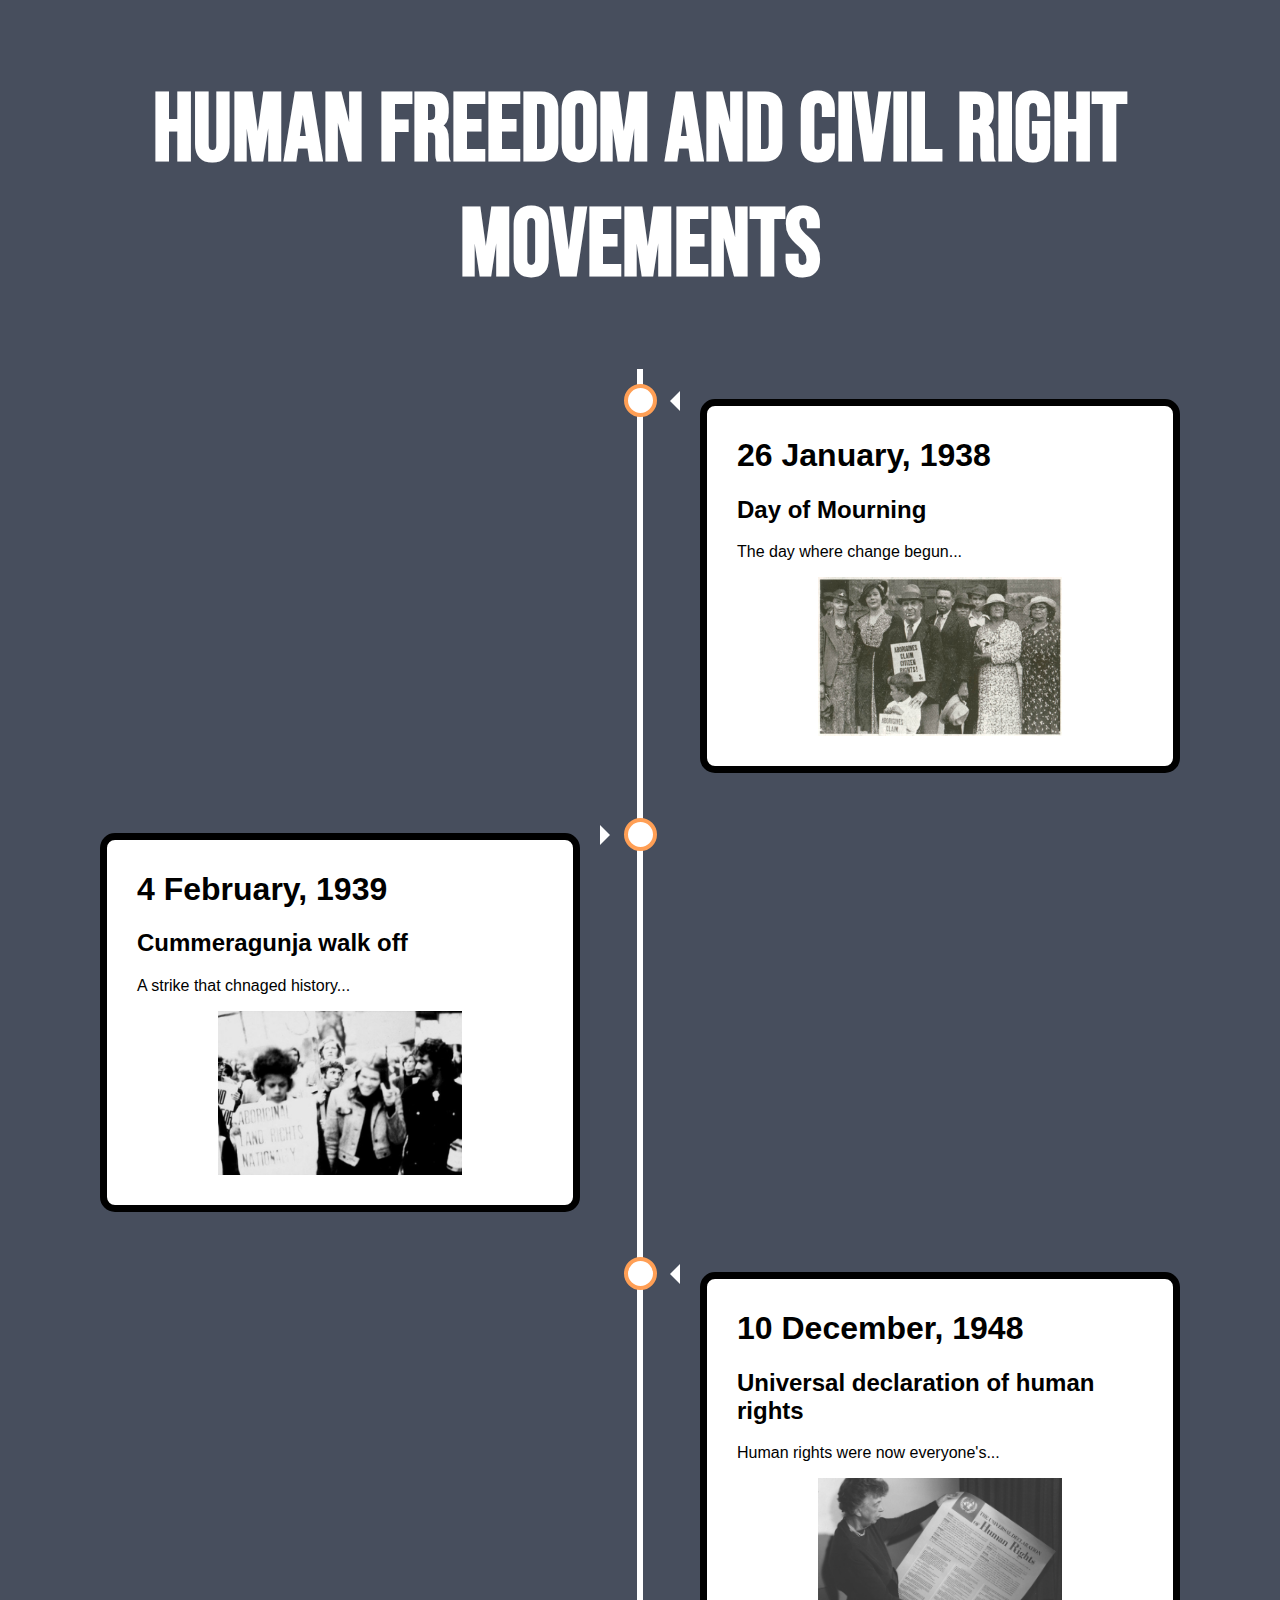
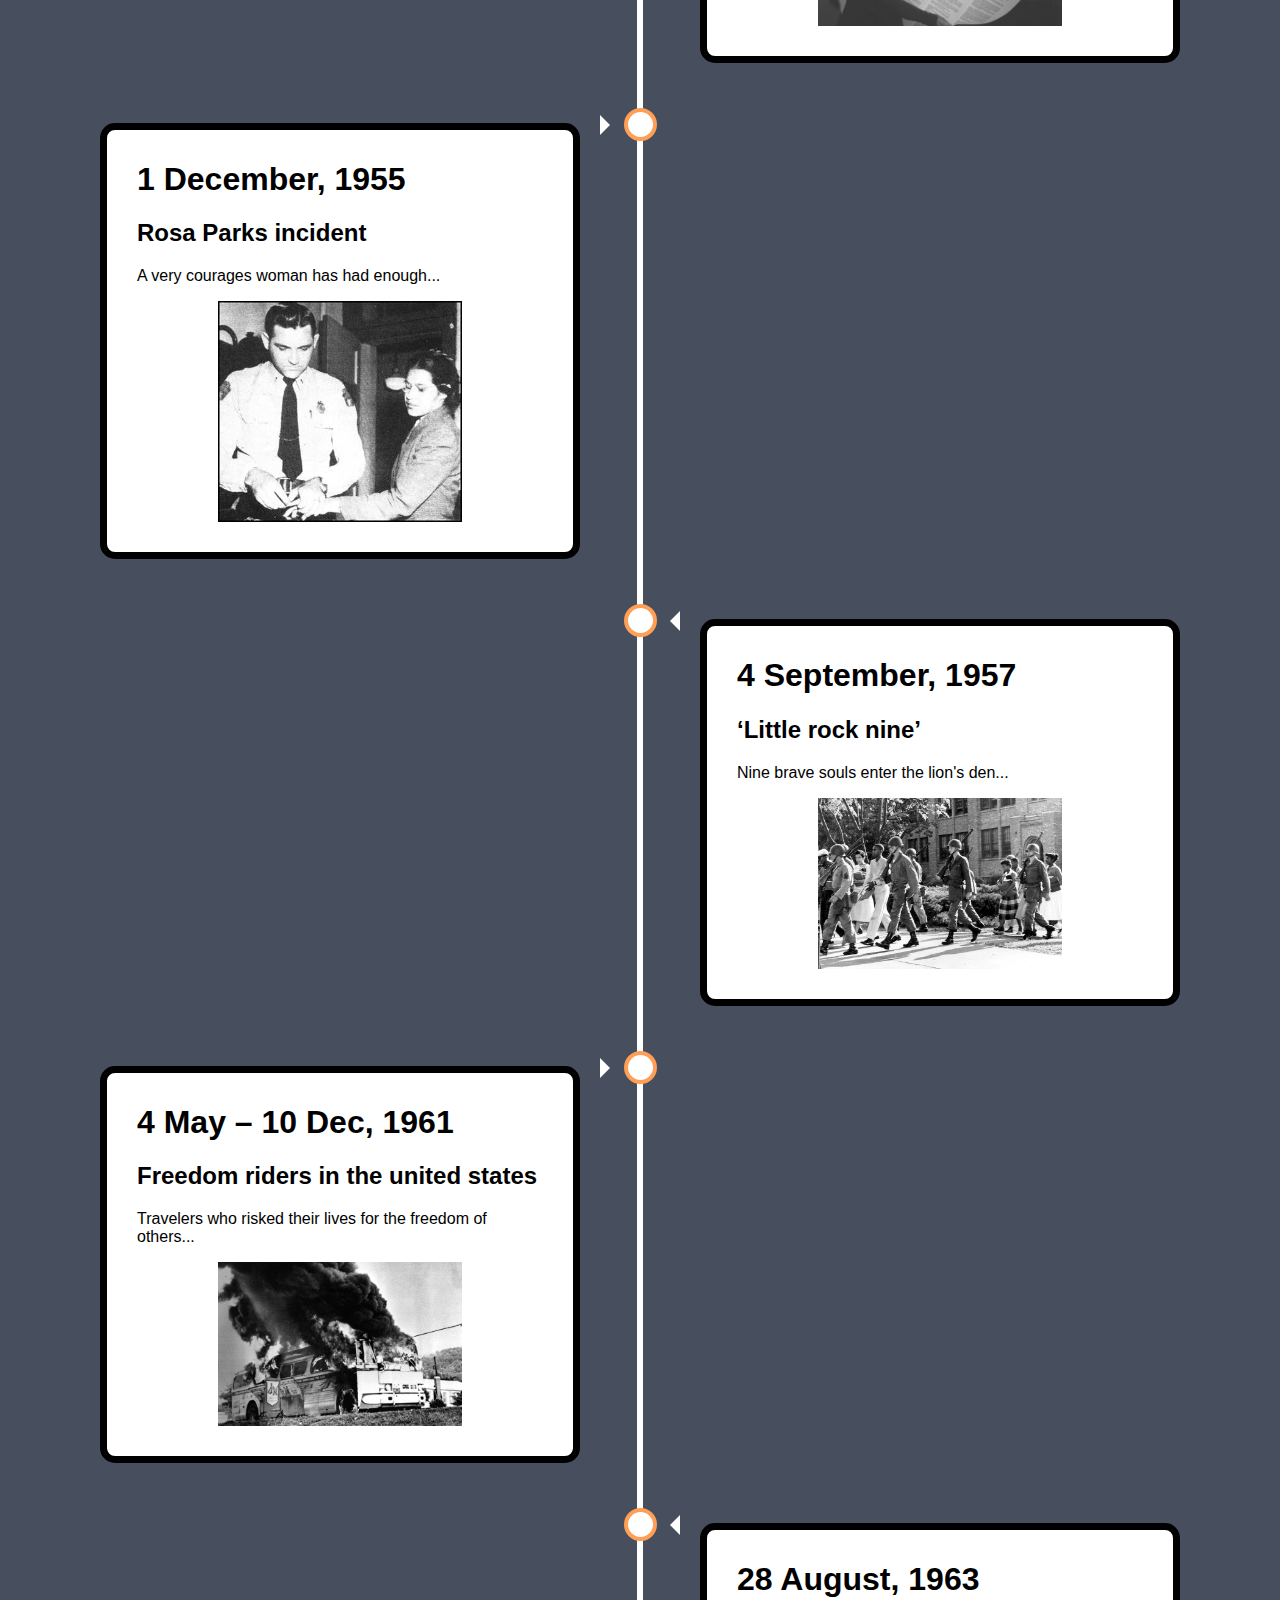
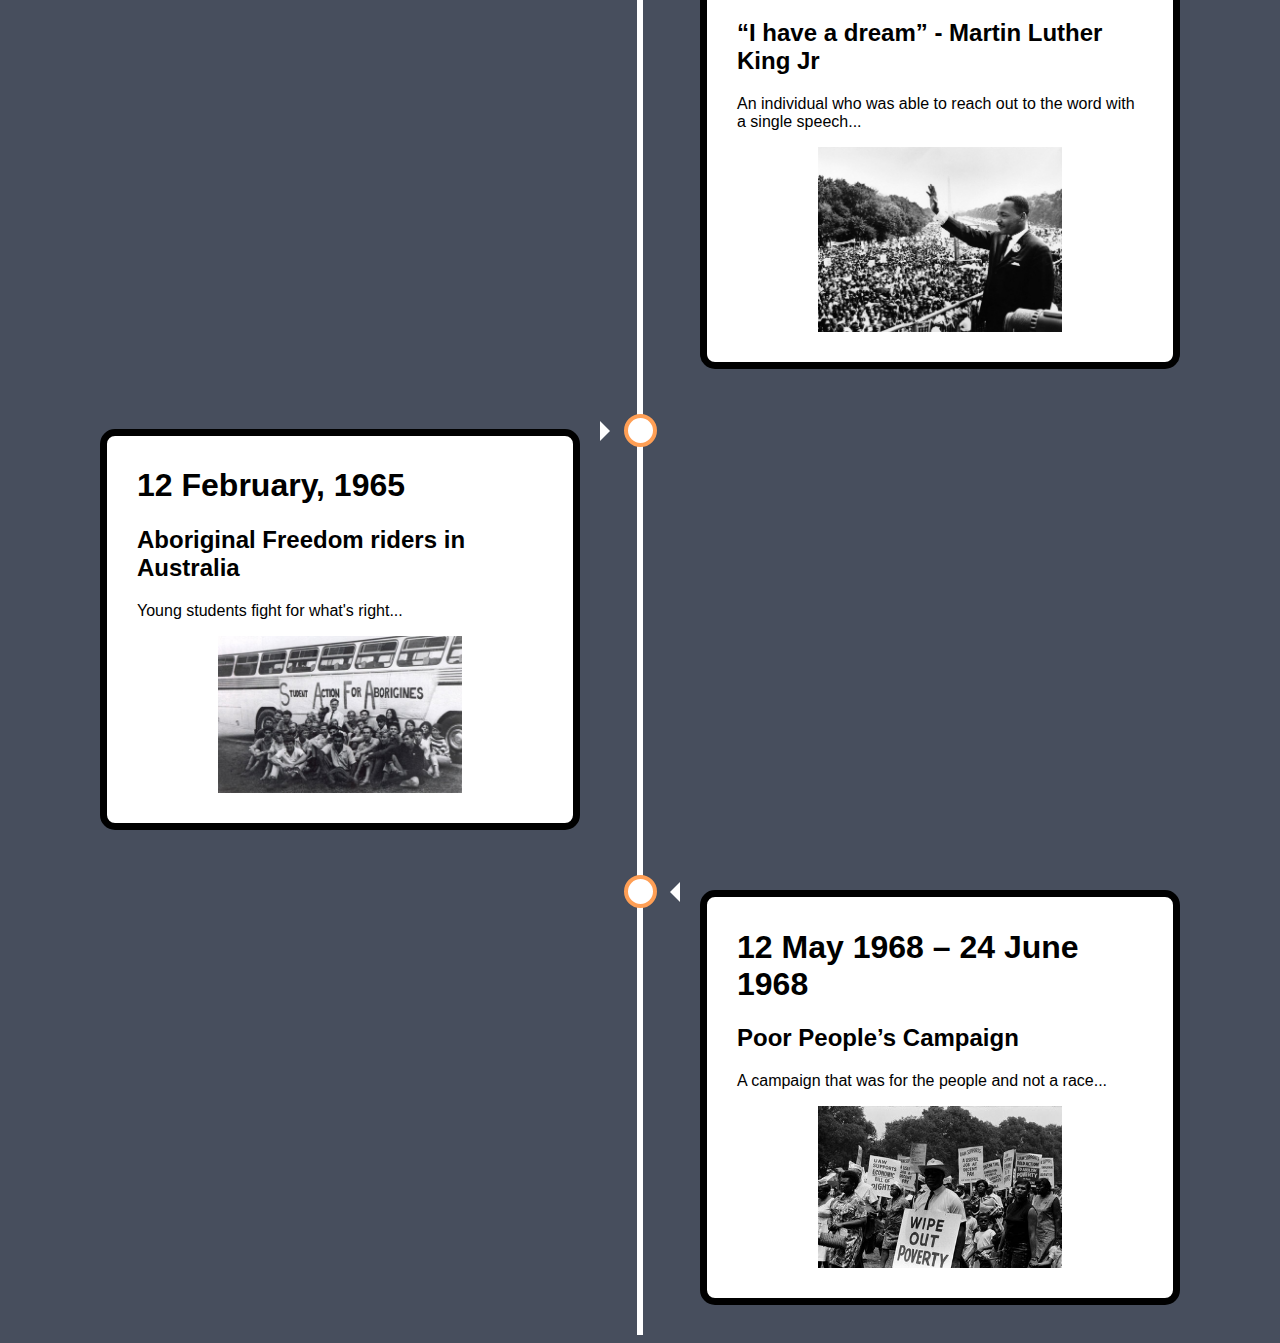
==== commit 46bdd459: "update" ====
--- a/index.html
+++ b/index.html
@@ -1,6 +1,7 @@
 <head>
 
 <link rel="stylesheet" href="main.css">
+<title>Human Freedom and Civil Right Movements</title>
 <div class="centre">
   <div class="top_title">
     <h1>Human Freedom and Civil Right Movements</h1>
@@ -30,7 +31,7 @@
       <div class="content">
         <h1>10 December, 1948</h1>
         <h2>Universal declaration of human rights</h2>
-        <p>Human rights were now everyones...</p>
+        <p>Human rights were now everyone's...</p>
         <a href="index3.html"><img class="image_resize" src="IMG/Universal_declaration_human_rights.jpg" alt="An image of the Martin Luther King"></a>
       </div>
     </div>
--- a/main.css
+++ b/main.css
@@ -58,6 +58,7 @@
   background-color: inherit;
   width: 50%;
   transition: 0.3s;
+
 }
 
 /* The circles on the timeline */
@@ -124,6 +125,8 @@
   background-color: white;
   position: relative;
   border-radius: 6px;
+  border: 7px solid black;
+  border-radius: 15px;
 }
 
 /* Media queries - Responsive timeline on screens less than 600px wide */
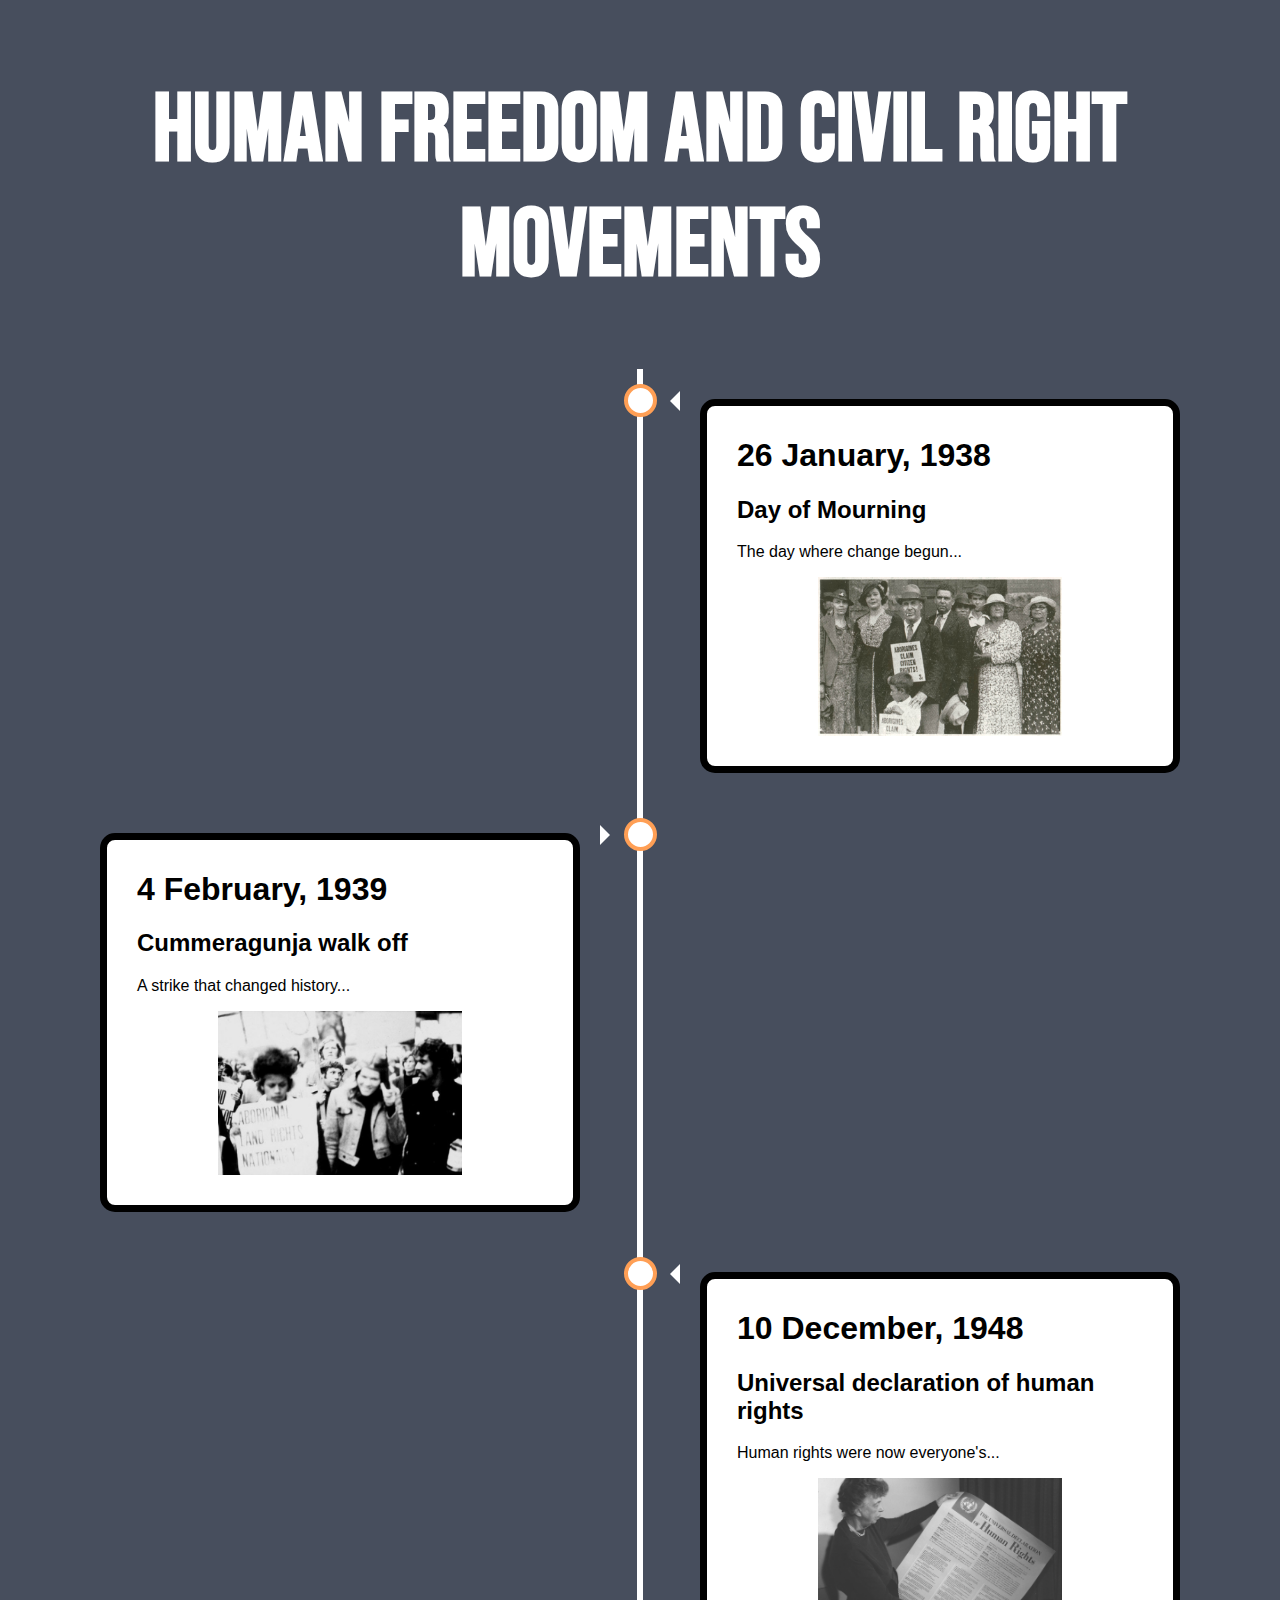
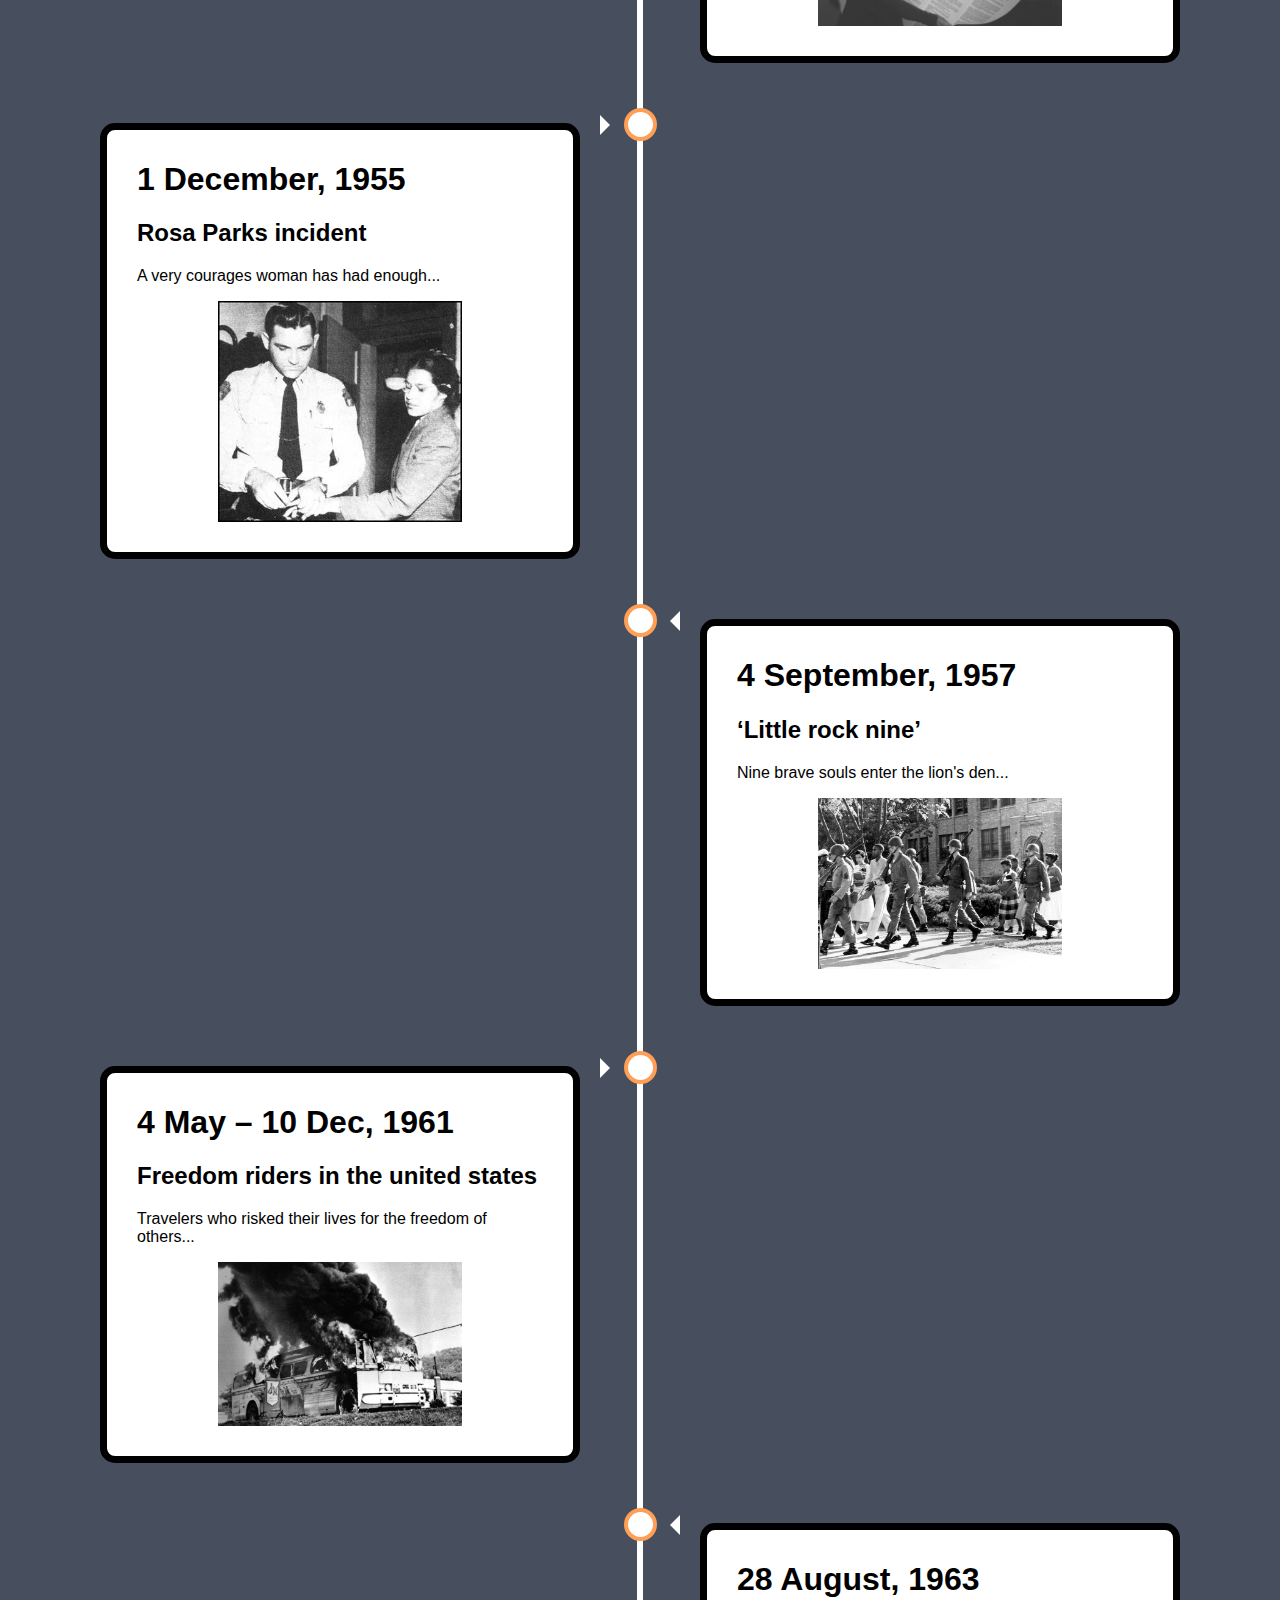
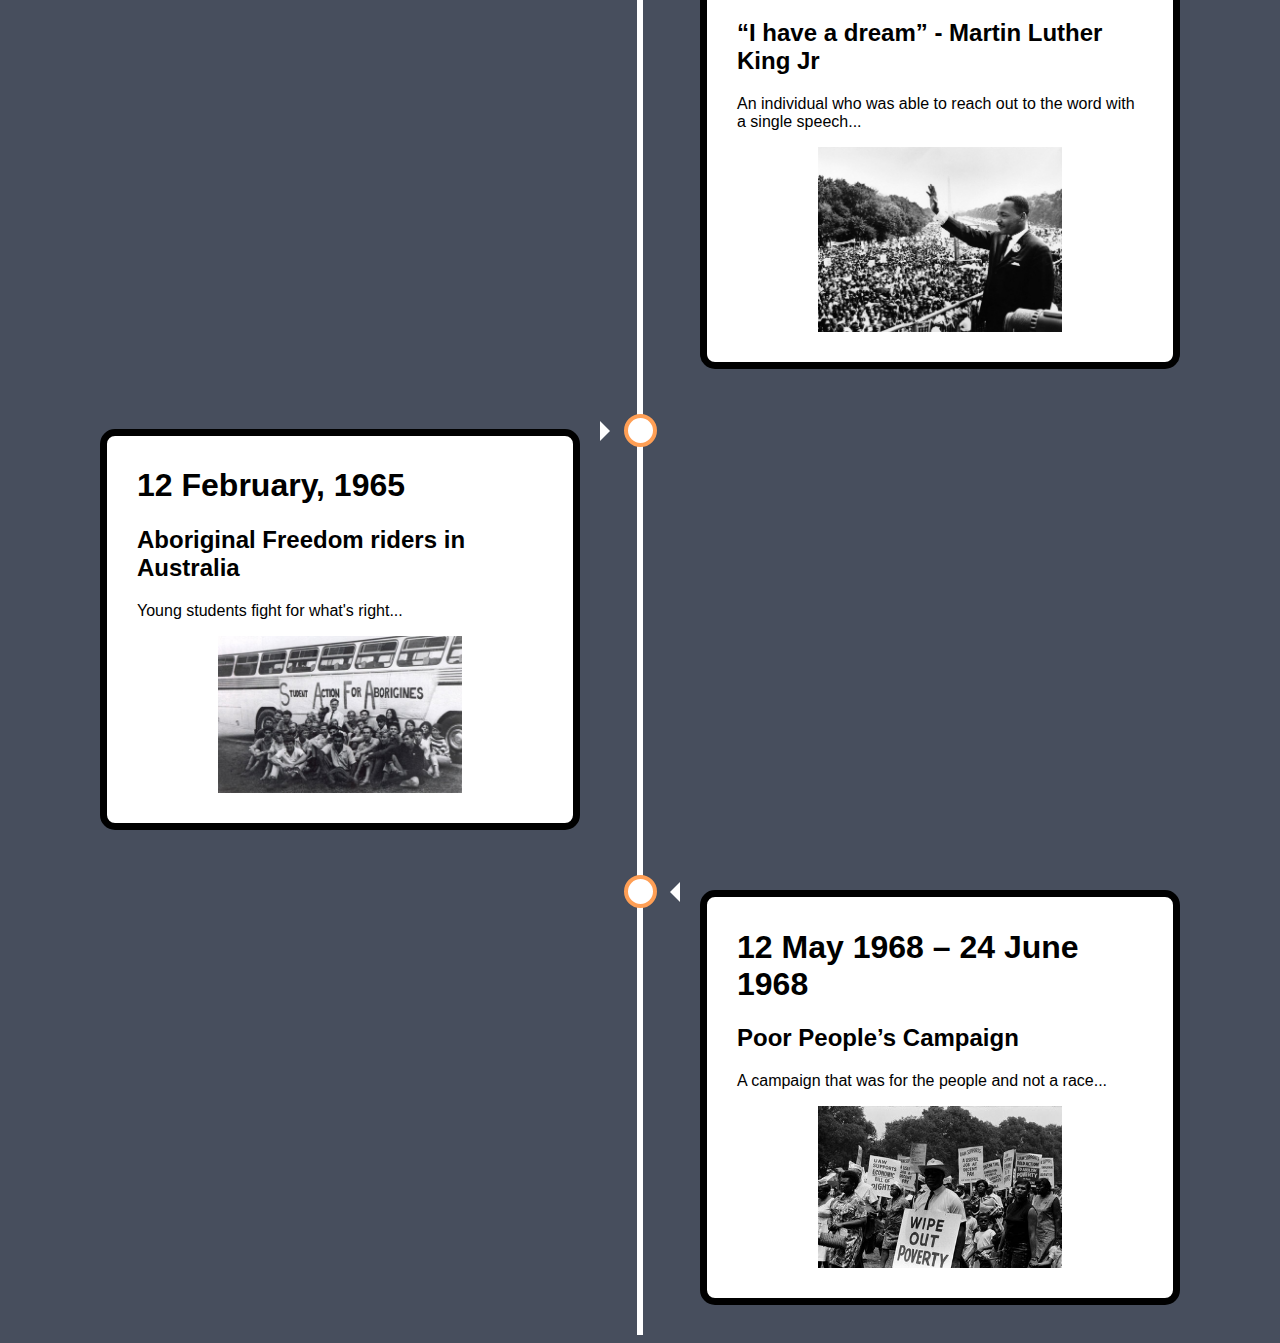
==== commit d0f4e757: "Typo fix" ====
--- a/index.html
+++ b/index.html
@@ -23,7 +23,7 @@
       <div class="content">
         <h1>4 February, 1939</h1>
         <h2>Cummeragunja walk off</h2>
-        <p>A strike that chnaged history...</p>
+        <p>A strike that changed history...</p>
         <a href="index2.html"><img class="image_resize" src="IMG/Cummeragunja.jpg" alt="An image of the Martin Luther King"></a>
       </div>
     </div>
